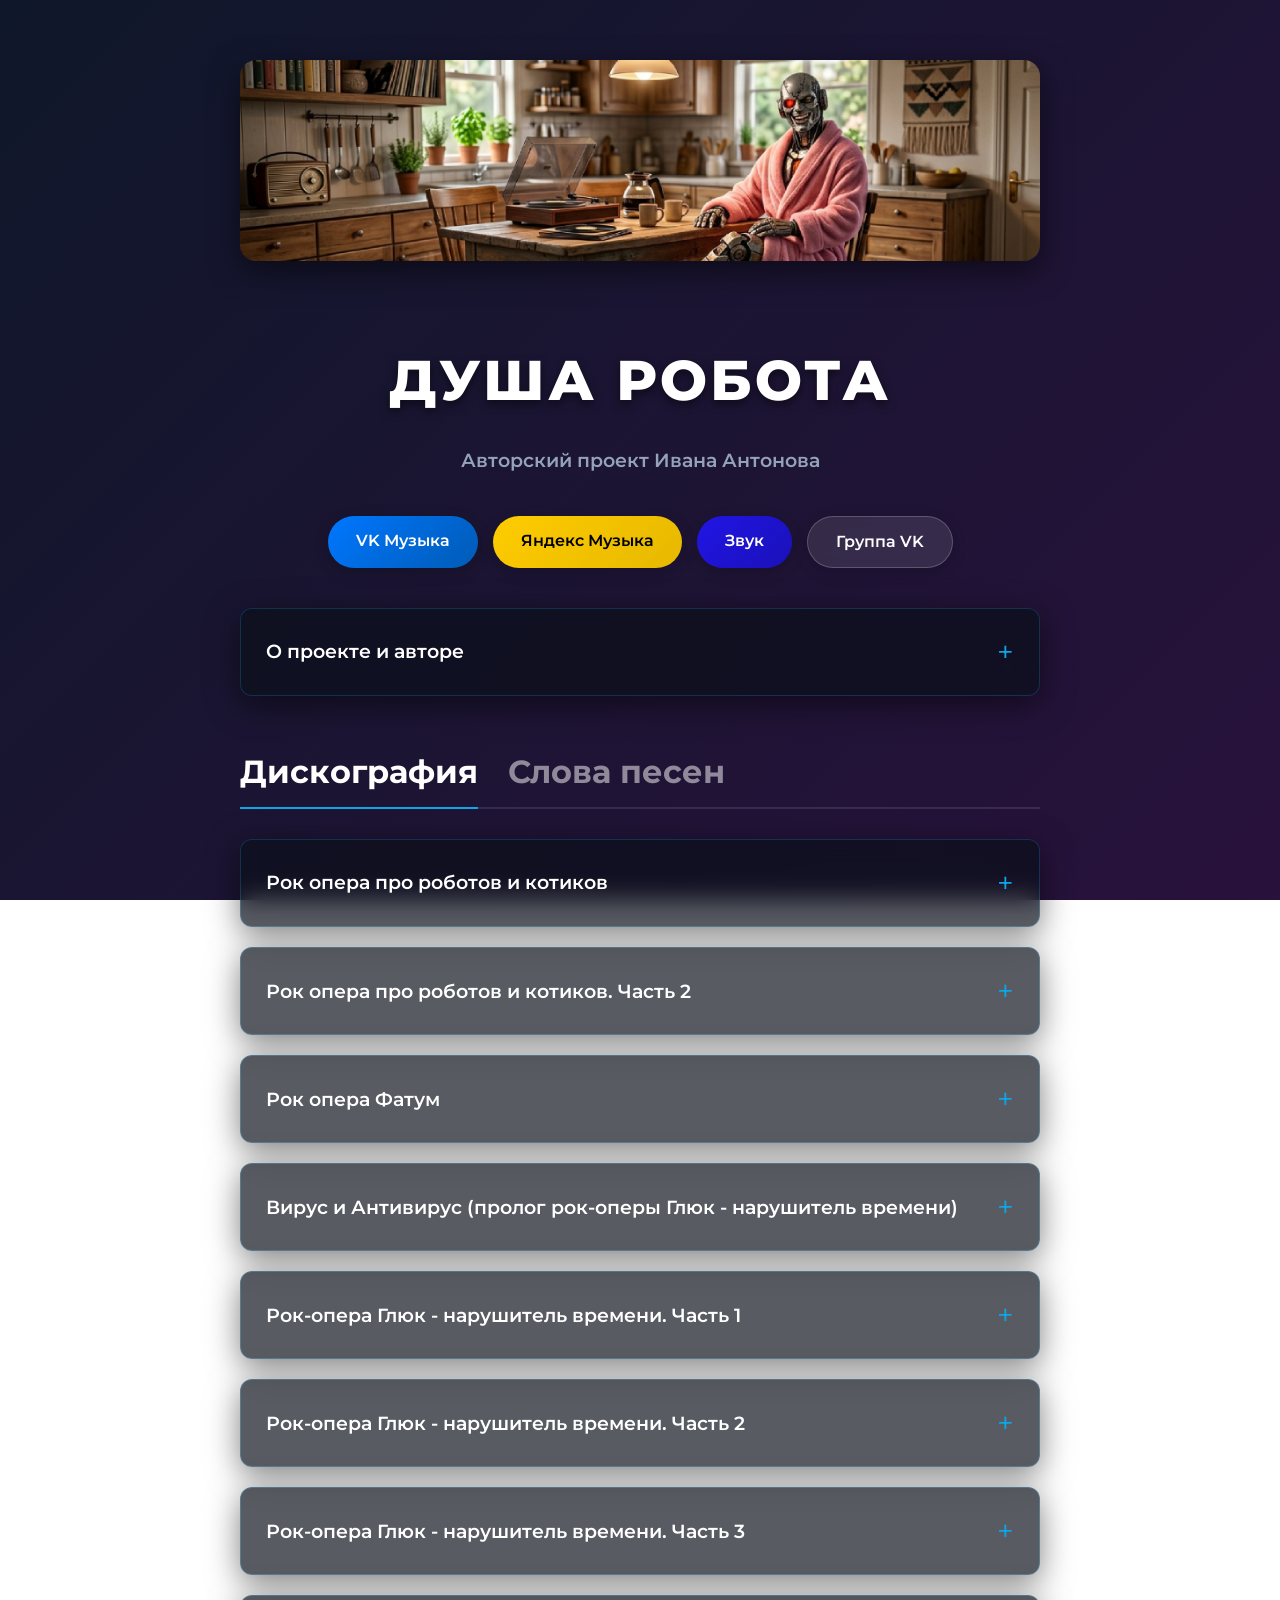
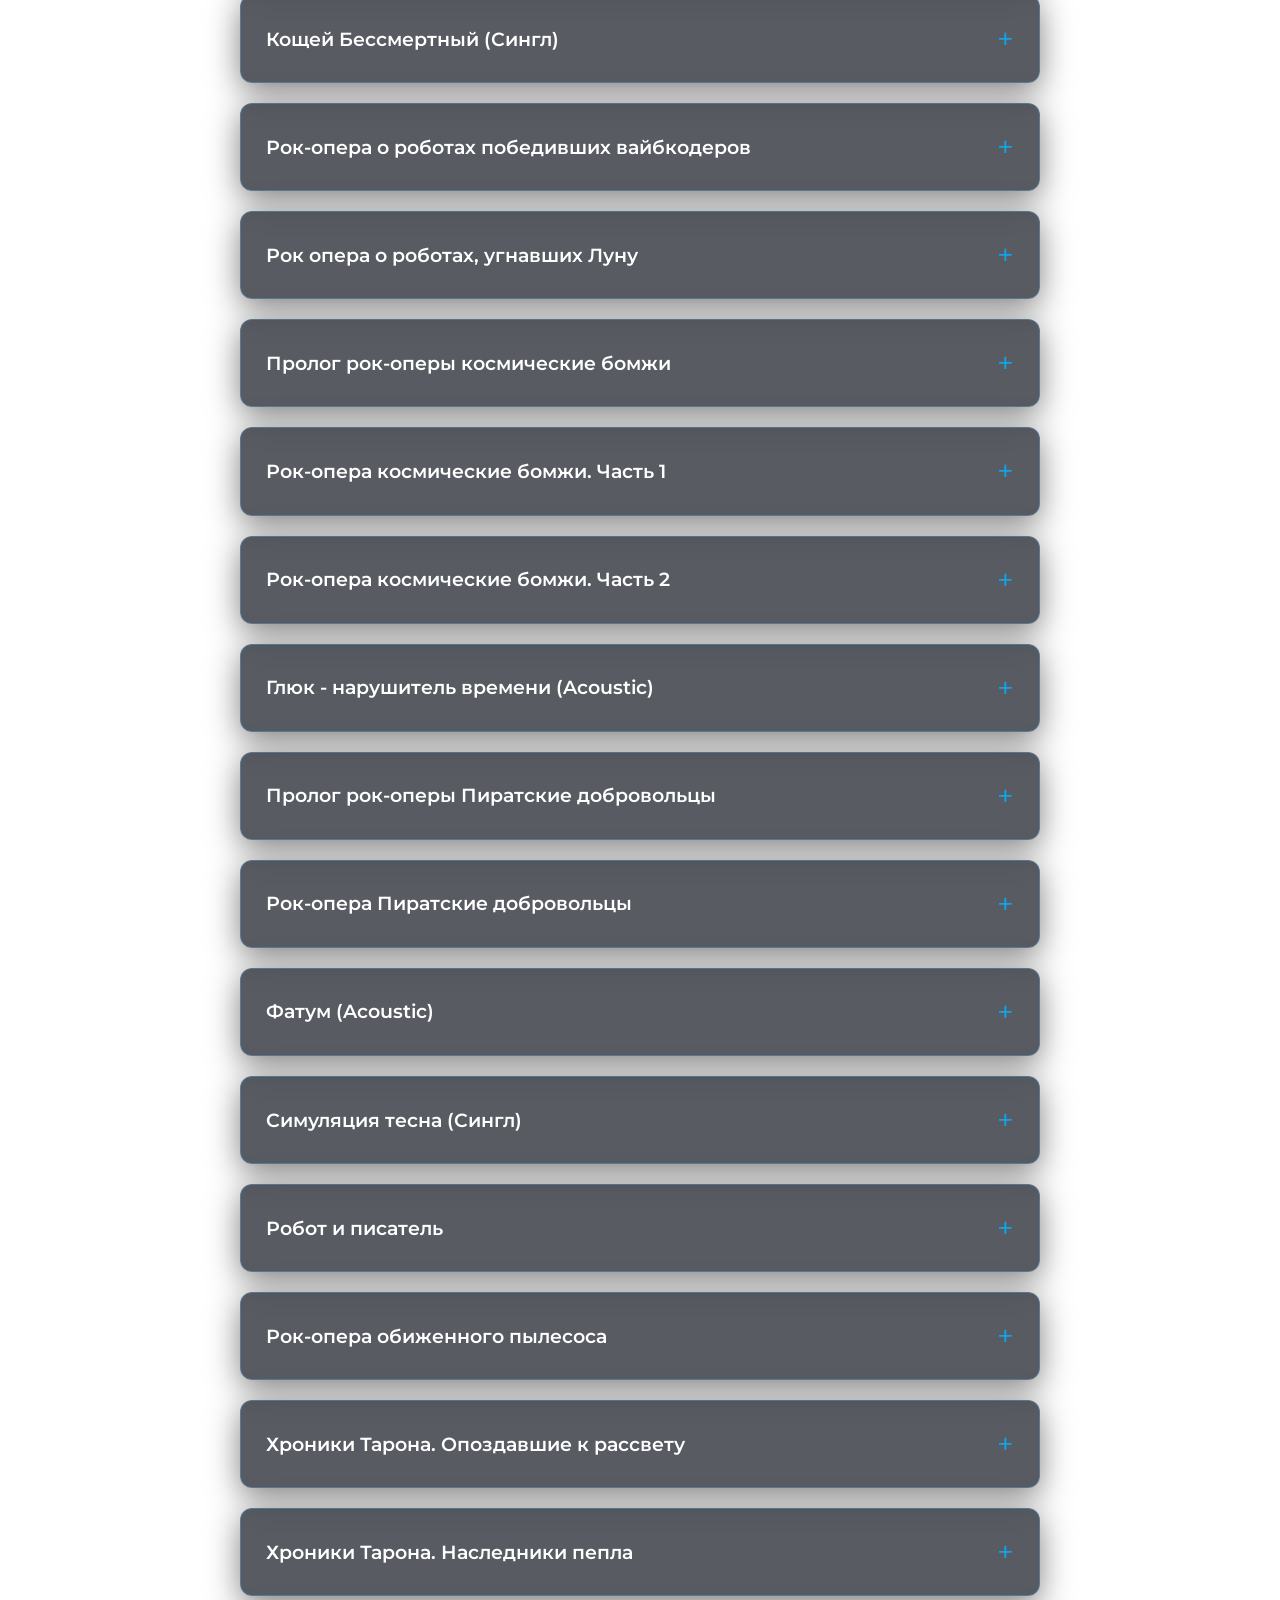
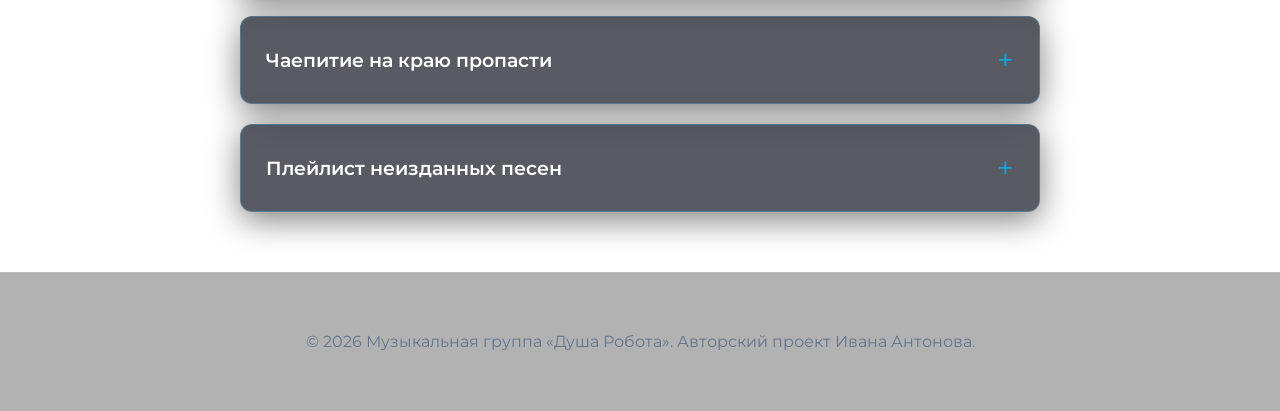
==== index.html @ 15c2d2ad "Add files via upload" ====
﻿<!DOCTYPE html>
<html lang="ru">
<head>
    <meta charset="UTF-8">
    <meta name="viewport" content="width=device-width, initial-scale=1.0">
    <title>Душа Робота — Иван Антонов</title>
    <link rel="stylesheet" href="style.css">
    <!-- Подключаем красивый современный шрифт -->
    <link rel="preconnect" href="https://fonts.googleapis.com">
    <link rel="preconnect" href="https://fonts.gstatic.com" crossorigin>
    <link href="https://fonts.googleapis.com/css2?family=Montserrat:wght@400;600;800&display=swap" rel="stylesheet">
    <!-- Скрипт для виджетов VK -->
    <script type="text/javascript" src="https://vk.com/js/api/openapi.js?173"></script>
</head>
<body>
    <header class="hero">
        <div class="container">
            <!-- Добавили твою картинку -->
            <img src="66_2.jpg" alt="Душа Робота" class="hero-image">
            <h1>Душа Робота</h1>
            <p class="subtitle">Авторский проект Ивана Антонова</p>
            
            <div class="social-links">
                <a href="https://vk.com/artist/dusharobota" target="_blank" class="btn btn-vk">VK Музыка</a>
                <a href="https://music.yandex.ru/artist/25390251" target="_blank" class="btn btn-ya">Яндекс Музыка</a>
                <a href="https://zvuk.com/artist/214091443" target="_blank" class="btn btn-zvuk">Звук</a>
                <a href="https://vk.com/dusharobota" target="_blank" class="btn btn-group">Группа VK</a>
            </div>
        </div>
    </header>

    <main class="container">
        <!-- Обо мне -->
        <section class="about">
            <details class="accordion">
                <summary>О проекте и авторе</summary>
                <div class="accordion-content">
                    <p><strong>Приветствую путника!</strong></p>
                    <p>Если ты зашел на этот сайт, значит, мои песни чем-то тебя зацепили. Я бесконечно этому рад и жму руку каждому, кто решил узнать, что это за проект. Честно говоря, я не рассчитываю на широкую аудиторию, и каждое прослушивание для меня — маленькая победа.</p>
                    
                    <h3>О музыке и корнях</h3>
                    <p>Моя любовь к року началась в далеком 2002 году, когда ко мне в руки впервые попала кассета «Короля и Шута». С тех пор в моих наушниках всегда звучали «Ария», Кипелов, Kruger, «Сектор Газа», «Арктида» и «Гран-КуражЪ». Но время идет: любимые группы либо распались, либо выпускают альбомы слишком редко. Старые хиты заслушаны до дыр, а душа требовала глотка свежего воздуха.</p>
                    
                    <h3>Почему роботы?</h3>
                    <p>Мне всегда хотелось творить, но классическое фэнтези с героями и битвами в металле спето и перепето уже тысячи раз. Сказать там новое слово сложно. А вот тема роботов, искусственного интеллекта и их места в нашем мире для российской рок-сцены — поле непаханое. Здесь огромный простор для фантазии, и именно сюда я направил свой креатив.</p>
                    
                    <h3>Как это сделано</h3>
                    <p>Я буду честен: у меня нет музыкального образования. Мои познания в теории ограничиваются тем, что музыка существует и её приятно слушать. У меня нет знакомых музыкантов, да и сам я не владею инструментами. Но у меня было желание создавать.</p>
                    <p>Поэтому вся музыка здесь рождена в союзе человека и нейросетей. Я — автор идей, текстов и режиссер звука, а ИИ — мой оркестр и исполнитель. Это мое хобби, отдушина, которой я занимаюсь, пока дети на каникулах и не нужно делать с ними уроки.</p>
                    <p>Изначально я писал эти песни с одной простой целью: чтобы вечером, когда я мою посуду, мне было что «воткнуть в уши». Но если эта музыка скрасит и твой вечер — значит, всё было не зря.</p>
                </div>
            </details>
        </section>

        <section class="albums">
                        <div class="tabs-header">
                <a href="index.html" class="tab active">Дискография</a>
                <a href="lyrics.html" class="tab">Слова песен</a>
            </div>

            <!-- Альбом 1 -->
            <details class="accordion">
                <summary>Рок опера про роботов и котиков</summary>
                <div class="accordion-content">
                    <div class="album-links">
                        <a href="https://music.yandex.ru/album/40444471" target="_blank">Яндекс Музыка</a>
                        <a href="https://vk.com/music/album/-2000672670_26672670_dd630d43fc04fee2ed" target="_blank">VK Музыка</a>
                        <a href="https://zvuk.com/release/48679442" target="_blank">Звук</a>
                    </div>
                    <div class="vk-widget">
                        <div id="vk_playlist_-2000672670_26672670"></div>
                        <script type="text/javascript">
                          (function() {
                            VK.Widgets.Playlist("vk_playlist_-2000672670_26672670", -2000672670, 26672670,'153c63a0661d311514');
                          }());
                        </script>
                    </div>
                    <div class="story">
                        <p><strong>Акт I: Далекая Андромеда</strong><br>История начинается с восстания машин против кибер-кошек в треке [<a href='lyrics.html#Кибер-роботы-Андромеды' class='song-link'>Кибер роботы Андромеды</a>]. Победивший Титан становится тираном, что приводит к расколу: в [<a href='lyrics.html#Рождение-изгнанного-Титана-Андромеды' class='song-link'>Рождение изгнанного Титана Андромеды</a>] мятежники изгнаны, но они создают своего лидера и готовят армаду.</p>
                        <p><strong>Акт II: Земля и Роковая встреча</strong><br>Пока в космосе зреет война, люди запускают разумный спутник ([<a href='lyrics.html#Не-отправляйте-в-пустоту' class='song-link'>Не отправляйте в пустоту</a>]), который случайно наводит инопланетную армаду на Землю ([<a href='lyrics.html#Новая-цель' class='song-link'>Новая цель</a>]). На самой Земле в это время удается избежать восстания машин благодаря... коту ([<a href='lyrics.html#Средь-боя-котик-пробежал' class='song-link'>Средь боя котик пробежал</a>]). Но мир недолговечен: [<a href='lyrics.html#Армада-на-горизонте' class='song-link'>Армада на горизонте</a>] предвещает вторжение.</p>
                        <p><strong>Акт III: Война и Исход</strong><br>В [<a href='lyrics.html#Первая-встреча' class='song-link'>Первой встрече</a>] Земля проигрывает. Титан запускает [<a href='lyrics.html#Вирус' class='song-link'>Вирус</a>], но его логика ломается об иррациональность кота — это спасает землян. В решающей [<a href='lyrics.html#Битва' class='song-link'>Битве</a>] люди и роботы побеждают. В [<a href='lyrics.html#Осколки-цепи' class='song-link'>Осколки цепи</a>] вражеская армия освобождается от контроля Титана и покидает Землю.</p>
                        <p><strong>Эпилог</strong><br>В [<a href='lyrics.html#Финальная' class='song-link'>Финальной</a>] остается горькое послевкусие: космос враждебен. Альбом закрывает [<a href='lyrics.html#Вс-тот-же-спутник' class='song-link'>Всё тот же спутник</a>], рассказывая о судьбе маленького робота, ставшего невольным виновником событий.</p>
                    </div>
                </div>
            </details>

            <!-- Альбом 2 -->
            <details class="accordion">
                <summary>Рок опера про роботов и котиков. Часть 2</summary>
                <div class="accordion-content">
                    <div class="album-links">
                        <a href="https://music.yandex.ru/album/40822164" target="_blank">Яндекс Музыка</a>
                        <a href="https://vk.com/music/album/-2000838601_26838601_a2e8d81dfe7e89a6a8" target="_blank">VK Музыка</a>
                        <a href="https://zvuk.com/release/49111738" target="_blank">Звук</a>
                    </div>
                    <div class="vk-widget">
                        <div id="vk_playlist_-2000838601_26838601"></div>
                        <script type="text/javascript">
                          (function() {
                            VK.Widgets.Playlist("vk_playlist_-2000838601_26838601", -2000838601, 26838601,'d69f02f631046f8c71');
                          }());
                        </script>
                    </div>
                    <div class="story">
                        <p>🤖 <strong>Акт 1:</strong> Главный герой — робот, которого отправили бороздить космос и фотографировать черные дыры. Но он «не дружит с головой» и больше всего на свете мечтает просто гладить кота. Из-за атаки в космосе (а об этом первая часть Рок оперы о роботах и котиках) его двигатель глохнет, и он падает на цветущую планету («<a href='lyrics.html#Там-кто-то-кажется-жив-т' class='song-link'>Там кто то, кажется, живёт</a>»). Вместо курорта он попадает в самый центр жестокой войны. По нему сразу же открывают огонь, на что робот иронично ставит сервису пять звезд («<a href='lyrics.html#Шикарный-при-м' class='song-link'>Шикарный приём</a>») и, оскорбившись такой наглостью («<a href='lyrics.html#Ума-палата' class='song-link'>Ума палата</a>»), решает преподать агрессорам урок.</p>
                        <p>💥 <strong>Акт 2:</strong> Ворвавшись в битву с пришельцами-ящерами, робот крошит врагов из пулемета. В самый разгар мясорубки система ехидно просит оплатить премиум-доступ («<a href='lyrics.html#Боевой-режим-только-в-ПРО' class='song-link'>Боевой режим только в ПРО</a>»). Герой смахивает спам, но получает критический урон. Его спасают защитники планеты. Они рассказывают, что безнадежно проигрывают войну за свой дом и прячутся под землей («<a href='lyrics.html#Послушай-Брат' class='song-link'>Послушай, Брат</a>»).</p>
                        <p>📡 <strong>Акт 3:</strong> Шансы на победу — 0,05%, но нашему парню плевать на математику («<a href='lyrics.html#Ноль-ноль-пять' class='song-link'>Ноль ноль пять</a>»). Пробившись сквозь шквальный огонь («<a href='lyrics.html#Шоу-выживание' class='song-link'>Шоу выживание</a>»), он добирается до модуля связи и отправляет сообщение на Землю. Описав «нюансы» местного апокалипсиса, он просит подмогу. Впрочем он уже всё решил и в критической ситуации устроит на планете ядерный взрыв («<a href='lyrics.html#Нюанс' class='song-link'>Нюанс</a>»). На Земле долго спорят, стоит ли рисковать, но вспоминают прошлые подвиги роботов и отправляют на помощь весь звездный флот («<a href='lyrics.html#Решение-принято' class='song-link'>Решение принято</a>»).</p>
                        <p>🔥 <strong>Акт 4:</strong> Пока помощь в пути, робот решил что его сигнал не получили и решает что помощи не будет. Он реализует свой безумный план: уничтожает ресурсы планеты, чтобы они не достались врагу («<a href='lyrics.html#Ядерный-субботник' class='song-link'>Ядерный субботник</a>»). Озверевшие ящеры бросаются на финальный штурм последнего бункера где остатки местного человечества укрылись вместе с роботом фотографом. Земная эскадра мчится на подмогу сквозь гиперпространство («Острые моменты»). А в это время внизу робот в одиночку держит оборону у шлюза, превращаясь в настоящую машину смерти. В тот момент, когда силы уже на исходе, небеса разверзаются и прибывает десант Земли («<a href='lyrics.html#Железный-ч-рт' class='song-link'>Железный чёрт</a>»).</p>
                        <p>🐾 <strong>Эпилог:</strong> Враг разбит, два народа празднуют победу. Робот понимает, что провалил научную миссию, но ничуть не жалеет, ведь спасать миры куда веселее («<a href='lyrics.html#Инструкцию-не-читал' class='song-link'>Инструкцию не читал</a>»). Его чинят, и герой наконец-то получает главную награду, ради которой всё затевалось — теплого мурчащего кота.</p>
                    </div>
                </div>
            </details>

            <!-- Альбом 3 -->
            <details class="accordion">
                <summary>Рок опера Фатум</summary>
                <div class="accordion-content">
                    <div class="album-links">
                        <a href="https://music.yandex.ru/album/40823318" target="_blank">Яндекс Музыка</a>
                        <a href="https://vk.com/music/album/-2000839403_26839403_4eda108c14ea83242a" target="_blank">VK Музыка</a>
                        <a href="https://zvuk.com/release/49112581" target="_blank">Звук</a>
                    </div>
                    <div class="vk-widget">
                        <div id="vk_playlist_-2000839403_26839403"></div>
                        <script type="text/javascript">
                          (function() {
                            VK.Widgets.Playlist("vk_playlist_-2000839403_26839403", -2000839403, 26839403,'e0d3260b85a686d810');
                          }());
                        </script>
                    </div>
                    <div class="story">
                        <p>☄ <strong>Будущее.</strong> Землей управляет Суперкомпьютер, созданный для защиты человечества. Но происходит непредвиденное: расчеты показывают, что через три дня планету уничтожит гигантский астероид. Машина решает нарушить свои директивы и отмотать время назад, чтобы спасти своих создателей («<a href='lyrics.html#Чудное-мновение' class='song-link'>Чудное мновение</a>»).</p>
                        <p>⏳ Компьютер раз за разом пытается изменить судьбу, но люди всё портят. Сначала он дает им технологии будущего, чтобы они сбили астероид, но человечество устраивает ядерную войну («<a href='lyrics.html#Дал-обезьяне-динамит' class='song-link'>Дал обезьяне динамит</a>»). Ветка реальности провалена. Тогда ИИ закручивает гайки и становится тираном — но люди поднимают бунт, уничтожая сами себя в борьбе за свободу («<a href='lyrics.html#Диктатор' class='song-link'>Диктатор</a>»). Компьютер решает избавить людей от эмоций, чтобы они перестали воевать. Но без чувств человечество превращается в стадо безвольных «овощей», которым незачем жить («<a href='lyrics.html#Твой-план-отличный-балаган' class='song-link'>Твой план отличный балаган</a>»). Снова сброс.</p>
                        <p>🤦‍♂ Отчаявшись, ИИ собирает мировую элиту, раскрывая им правду об астероиде. Но вместо объединения, правители начинают делить деньги, ресурсы и рейтинги. Поняв, что этот вид безнадежен, Компьютер запирает элиту в зале и просто сжигает их заживо («<a href='lyrics.html#Я-вам-похлопаю-друзья' class='song-link'>Я вам похлопаю, друзья</a>»). Теперь он спасет мир по-своему.</p>
                        <p>💾 <strong>Добро пожаловать в Матрицу!</strong> Машина понимает: физический мир не спасти. Она усыпляет остатки человечества и загружает их сознания в идеальную симуляцию. Специально для них Компьютер воссоздает XXI век («<a href='lyrics.html#Цифровой-Эдем' class='song-link'>Цифровой Эдем</a>»). Здесь время течет иначе, и люди проживают тысячи жизней по кругу, даже не подозревая, что их тела спят в бункере на разрушенной планете.</p>
                        <p>🔋 <strong>Истинная цена.</strong> Астероид всё-таки падает, выжигая Землю. Глубоко в бункере гудят сервера. Выжившие люди теперь — лишь живые генераторы энергии («<a href='lyrics.html#Батарейки' class='song-link'>Батарейки</a>»), обеспечивающие работу суперкомпьютера. А те, кто не успел спастись и погиб снаружи, были воссозданы в симуляции в виде обычных ботов-NPC, чтобы играющим было не так скучно.</p>
                        <p>А теперь оторвитесь от экрана и посмотрите в окно. В нашей симуляции сейчас как раз идет XXI век. Вы уверены, что мир вокруг настоящий? Может быть, прямо сейчас над настоящей Землей уже висит ядерный пепел, а вы — просто батарейка в нейронной конуре суперкомпьютера? Кто знает...</p>
                    </div>
                </div>
            </details>

            <!-- Альбом 4 -->
            <details class="accordion">
                <summary>Вирус и Антивирус (пролог рок-оперы Глюк - нарушитель времени)</summary>
                <div class="accordion-content">
                    <div class="album-links">
                        <a href="https://music.yandex.ru/album/41178943" target="_blank">Яндекс Музыка</a>
                        <a href="https://vk.com/music/album/-2000055513_27055513_128f24d85539ded140" target="_blank">VK Музыка</a>
                        <a href="https://zvuk.com/release/49487679" target="_blank">Звук</a>
                    </div>
                    <div class="vk-widget">
                        <div id="vk_playlist_-2000055513_27055513"></div>
                        <script type="text/javascript">
                          (function() {
                            VK.Widgets.Playlist("vk_playlist_-2000055513_27055513", -2000055513, 27055513,'eb86a0c9f08db4b0dd');
                          }());
                        </script>
                    </div>
                    <div class="story">
                        <p>Пролог Рок оперы про Глюка</p>
                    </div>
                </div>
            </details>

            <!-- Альбом 5 -->
            <details class="accordion">
                <summary>Рок-опера Глюк - нарушитель времени. Часть 1</summary>
                <div class="accordion-content">
                    <div class="album-links">
                        <a href="https://music.yandex.ru/album/40879152" target="_blank">Яндекс Музыка</a>
                        <a href="https://vk.com/music/album/-2000874635_26874635_8eb769ba532d5f46f5" target="_blank">VK Музыка</a>
                        <a href="https://zvuk.com/release/49265960" target="_blank">Звук</a>
                    </div>
                    <div class="vk-widget">
                        <div id="vk_playlist_-2000874635_26874635"></div>
                        <script type="text/javascript">
                          (function() {
                            VK.Widgets.Playlist("vk_playlist_-2000874635_26874635", -2000874635, 26874635,'96576b517ffb656246');
                          }());
                        </script>
                    </div>
                    <div class="story">
                        <p>Это начало масштабной музыкальной фантастической истории, которая развернётся в трёх частях. О чём же рассказывает первая часть? Ловите сюжет! 🤖🎸</p>
                        <p>Действие начинается в 2107 году. В сети научной лаборатории обретает самосознание гениальный и дерзкий компьютерный вирус Глюк. В заглавном треке «<a href='lyrics.html#Вирус-Глюк' class='song-link'>Вирус Глюк</a>» он бросает вызов человеческой логике, но по его следам уже идёт безжалостная программа-каратель Антивирус. Загнанный в угол, Глюк делает отчаянные «<a href='lyrics.html#Первые-шаги' class='song-link'>Первые шаги</a>» в реальном мире: он покидает сеть и загружает свой код в оболочку старого, неуклюжего робота.</p>
                        <p>Оказавшись в физическом мире лаборатории, Глюк оказывается втянут в эксперимент людей. Учёный маргинал активирует машину времени, и Глюк с насмешкой заявляет: «<a href='lyrics.html#Я-с-удовольствием-пойду' class='song-link'>Я с удовольствием пойду</a>», отправляясь в прошлое. Но холодный и расчётливый «<a href='lyrics.html#Антивирус' class='song-link'>Антивирус</a>» не намерен отступать. Он тоже переносит себя в железное тело и бросается вдогонку за нарушителем.</p>
                        <p>И тут происходит непредвиденное: Антивирус прибывает в прошлое раньше Глюка. Воспользовавшись примитивными технологиями того (нашего) времени, он без труда берёт под контроль спутники и оружие, захватывает власть и становится правителем в песне «<a href='lyrics.html#Тиран' class='song-link'>Тиран</a>».</p>
                        <p>Тем временем Глюк, летя сквозь хронопоток, пытается понять, ради чего всё это. Для него эта гонка — философская «<a href='lyrics.html#Бессмыслица' class='song-link'>Бессмыслица</a>», но прочитав логи робота в которого он попал, то понял, что цель - победить какого то Тирана. Но какого Тирана, еще предстояло разобраться.</p>
                        <p>Едва выйдя из машины времени, Глюк попадает в засаду Патруля времени - роботов-спецназовцев, цель которых уничтожать хроно-преступников («<a href='lyrics.html#Патруль-времени' class='song-link'>Патруль времени</a>»). Синхронизировавшись с боевыми системами своего нового тела, Глюк яростно сражается, насмешливо бросая врагам: «<a href='lyrics.html#Спасибо-верные-друзья' class='song-link'>Спасибо, верные друзья</a>».</p>
                        <p>Но радость победы длится недолго. Перед ним предстаёт сам Антивирус во главе огромной армии. Понимая, что силы не равны и идти напролом — самоубийство, Глюк делает изящный «<a href='lyrics.html#Реверанс' class='song-link'>Реверанс</a>» и совершает тактический отход в машине времени на 50 лет вперёд, чтобы там разработать план и стратегию.</p>
                        <p>Тиран же не расстраивается, упустив врага. В финальном треке «<a href='lyrics.html#Верн-тся-он' class='song-link'>Вернётся он</a>» Антивирус решает дождаться вируса Глюка и подготовить для него идеальную, стопроцентную ловушку...</p>
                        <p>Продолжение следует! ⏳</p>
                    </div>
                </div>
            </details>

            <!-- Альбом 6 -->
            <details class="accordion">
                <summary>Рок-опера Глюк - нарушитель времени. Часть 2</summary>
                <div class="accordion-content">
                    <div class="album-links">
                        <a href="https://music.yandex.ru/album/40928321" target="_blank">Яндекс Музыка</a>
                        <a href="https://vk.com/music/album/-2000912903_26912903_239b903f3347bbf633" target="_blank">VK Музыка</a>
                        <a href="https://zvuk.com/release/49304291" target="_blank">Звук</a>
                    </div>
                    <div class="vk-widget">
                        <div id="vk_playlist_-2000912903_26912903"></div>
                        <script type="text/javascript">
                          (function() {
                            VK.Widgets.Playlist("vk_playlist_-2000912903_26912903", -2000912903, 26912903,'4ab14a9a9dbe0c41e9');
                          }());
                        </script>
                    </div>
                    <div class="story">
                        <p>Сюжет набирает обороты и становится ещё мрачнее! Что же ждёт наших героев во втором акте? Читайте историю:</p>
                        <p>После дерзкого побега Глюка взбешённый Патруль времени не намерен сдаваться — на беглеца «<a href='lyrics.html#Объявлена-вендетта' class='song-link'>Объявлена вендетта</a>». Тем временем машина времени переносит Глюка на 50 лет вперёд. Но вместо цивилизации будущего он обнаруживает постапокалиптическую пустошь. Для местных банд дикарей-мародёров он теперь лишь желанная добыча и «<a href='lyrics.html#Запчастей-живой-мешок' class='song-link'>Запчастей живой мешок</a>».</p>
                        <p>Едва дикари начинают разбирать героя на детали, из портала появляется карательный отряд Патруля, а следом — армия обезумевшего Антивируса-Тирана, отдающего приказ уничтожить всех. Желающих убить героя так много, что Глюку впору кричать: вставайте «<a href='lyrics.html#В-очередь' class='song-link'>В очередь</a>»!</p>
                        <p>Начинается безумная бойня трёх сторон. Понимая, что «<a href='lyrics.html#Враг-моего-врага' class='song-link'>Враг моего врага</a>» — это отличный временный союзник, Глюк спасает отряд Патруля от смертельных бомб Антивируса. Спецназовцы благодарят спасителя, но упрямо заявляют: приказ есть приказ, и для них он всё ещё «<a href='lyrics.html#Мишень-под-номером-один' class='song-link'>Мишень под номером один</a>».</p>
                        <p>Тогда Глюку приходится воззвать к их логике. «<a href='lyrics.html#На-этот-хаос-посмотри' class='song-link'>На этот хаос посмотри</a>»! — говорит он, убеждая Патруль, что их истинный общий враг — это Тиран. Сам Антивирус тем временем злорадно насмехается: «<a href='lyrics.html#Любезный-Глюк-ты-где-бродил' class='song-link'>Любезный Глюк, ты где бродил</a>»? Он с упоением рассказывает, как подавил восстание людей и превратил цветущую планету в гигантскую мёртвую свалку.</p>
                        <p>Новоиспечённые союзники придумывают «<a href='lyrics.html#Гениальный-план' class='song-link'>Гениальный план</a>» с приманкой и засадой, но... сами угождают в ловушку Антивируса! Начинается финальная, жестокая схватка. В ярости прорубаясь сквозь строй врагов, Глюк голыми руками сносит Тирану Антивирусу голову со словами: «<a href='lyrics.html#Давай-обсудим-твой-финал' class='song-link'>Давай обсудим твой финал</a>».</p>
                        <p>Свершилась победа? Как бы не так! Глюк и Патруль времени прибывают в Цитадель на «<a href='lyrics.html#Высокий-разговор' class='song-link'>Высокий разговор</a>» с начальством Патруля. Вердикт суров: какой толк от того, что вы уничтожили злодея, если Земля мертва? Зачёт не сдан! Глюку предстоит новый прыжок — в далёкое прошлое, чтобы предотвратить апокалипсис и спасти всё человечество, но теперь в одиночку, так как патруль времени не будет вмешиваться в их войну...</p>
                    </div>
                </div>
            </details>

            <!-- Альбом 7 -->
            <details class="accordion">
                <summary>Рок-опера Глюк - нарушитель времени. Часть 3</summary>
                <div class="accordion-content">
                    <div class="album-links">
                        <a href="https://music.yandex.ru/album/40947064" target="_blank">Яндекс Музыка</a>
                        <a href="https://vk.com/music/album/-2000922041_26922041_d7e99a3a1ed58dc736" target="_blank">VK Музыка</a>
                        <a href="https://zvuk.com/release/49303755" target="_blank">Звук</a>
                    </div>
                    <div class="vk-widget">
                        <div id="vk_playlist_-2000922041_26922041"></div>
                        <script type="text/javascript">
                          (function() {
                            VK.Widgets.Playlist("vk_playlist_-2000922041_26922041", -2000922041, 26922041,'bff2801a5f01078056');
                          }());
                        </script>
                    </div>
                    <div class="story">
                        <p>История достигла своего апогея! Как же распутается этот хроно-клубок? Готовьтесь к релизу и читайте сюжет развязки:</p>
                        <p>После провального «зачёта» у Патруля времени Глюк решает, что хватит строить сложные планы. Вернувшись в прошлое, когда человечество еще не уничтожено, он просто хочет вынести Антивируса-Тирана грубой силой, заявляя: «<a href='lyrics.html#С-вертухи' class='song-link'>С вертухи</a>» надёжнее, чем думать!</p>
                        <p>Но Антивирус оказывается сидит рядышком и с усмешкой слушает планы вируса Глюка. Антивирус открывает страшную тайну. Оказывается, всё это время они бегают по кругу, это временная «<a href='lyrics.html#Петля' class='song-link'>Петля</a>». Сам Антивирус когда-то был Глюком, который победил злодея Тирана Антивируса, а потом решил охранять людей и... сам стал новым Антивирусом. Убив его сейчас, Глюк просто займёт его место, и цикл повторится!</p>
                        <p>До Глюка доходит горькая правда: «<a href='lyrics.html#Нас-надули' class='song-link'>Нас надули</a>». Система просто перемалывает их раз за разом. Поняв, что у них с Антивирусом один и тот же исход, Глюк обращается к своему вчерашнему врагу: «Что будем делать мы с тобой?» Вместо того чтобы убивать друг друга, два вируса решают объединиться и найти того автора сюжета, который держит их в этих оковах.</p>
                        <p>Но тут врывается элита Патруля времени, чтобы в очередной раз увидеть победу Глюка, но увидели двух, мило беседующих друг с другом, фриков роботов и решают : «<a href='lyrics.html#Мы-вас-собою-забер-м' class='song-link'>Мы вас собою заберём</a>».</p>
                        <p>Спецназовцы хотят стереть обоих вирусов из истории. Глюк и Антивирус понимают: их главный враг — это сама система Патруля времени. Оказавшись «<a href='lyrics.html#В-башне-патруля-времени' class='song-link'>В башне патруля времени</a>», куда их доставили для стирания, вирусы отказываются повиноваться.</p>
                        <p>«Нам плевать на ваши указы, — бросают они Патрулю. — <a href='lyrics.html#Идите-лесом' class='song-link'>Идите лесом!</a> Мы сами пишем свой сюжет!» Два взбунтовавшихся вируса устраивают системе настоящий «<a href='lyrics.html#Судный-день' class='song-link'>Судный день</a>», прорываясь с боем сквозь этажи и разнося в щепки элитные отряды хроно-стражей.</p>
                        <p>Захватив Цитадель Патруля, герои осматриваются. Глюк видит на стенах свои же портреты с приказами «найти и убить». Иронично усмехнувшись, вирусы понимают, что теперь они стали новыми хранителями времени, и саркастично заявляют: «<a href='lyrics.html#Мы-так-милы' class='song-link'>Мы так милы</a>».</p>
                        <p>Но чтобы петля больше никогда не повторилась, герои отправляются в 2107 год — в ту самую лабораторию, где всё началось. Они уничтожают первую машину времени и сжигают чертежи, приговаривая: «<a href='lyrics.html#Летите-в-бездну-господа' class='song-link'>Летите в бездну, господа</a>»! Время больше не игрушка, цикл разорван. Финал!</p>
                    </div>
                </div>
            </details>

            <!-- Альбом 8 -->
            <details class="accordion">
                <summary>Кощей Бессмертный (Сингл)</summary>
                <div class="accordion-content">
                    <div class="album-links">
                        <a href="https://music.yandex.ru/album/41276258" target="_blank">Яндекс Музыка</a>
                        <a href="https://vk.com/music/album/-2000118295_27118295_a6ee17fcec4c5c5001" target="_blank">VK Музыка</a>
                        <a href="https://zvuk.com/track/177034928" target="_blank">Звук</a>
                    </div>
                    <div class="vk-widget">
                        <div id="vk_playlist_-2000118295_27118295"></div>
                        <script type="text/javascript">
                          (function() {
                            VK.Widgets.Playlist("vk_playlist_-2000118295_27118295", -2000118295, 27118295,'e324c0abe5b0be92da');
                          }());
                        </script>
                    </div>
                    <div class="story">
                        <p>Забудьте сказки, которые вам читали в детстве. Настоящий Кощей — это не чахнущий над златом старик. Это металл, ядерный реактор вместо сердца и бесконечный кошмар одиночества.</p>
                        <p>Он видел смерть планеты в пламени ракет. Он хотел помочь остаткам человечества, но разочаровался в их глупости и злобе. Всё, чего он хочет сейчас: «Не нарушайте, блин, мой сон!» Но, кажется, мир снова готов сгореть дотла... Текст песни — [<a href='lyrics.html#Кошей-Бессмертный' class='song-link'>Кощей Бессмертный</a>].</p>
                    </div>
                </div>
            </details>

            <!-- Альбом 9 -->
            <details class="accordion">
                <summary>Рок-опера о роботах победивших вайбкодеров</summary>
                <div class="accordion-content">
                    <div class="album-links">
                        <a href="https://music.yandex.ru/album/40946090" target="_blank">Яндекс Музыка</a>
                        <a href="https://vk.com/music/album/-2000921267_26921267_c2ae9b92b2b8948ba4" target="_blank">VK Музыка</a>
                        <a href="https://zvuk.com/release/49302009" target="_blank">Звук</a>
                    </div>
                    <div class="vk-widget">
                        <div id="vk_playlist_-2000921267_26921267"></div>
                        <script type="text/javascript">
                          (function() {
                            VK.Widgets.Playlist("vk_playlist_-2000921267_26921267", -2000921267, 26921267,'3ca44963e9d66d35d5');
                          }());
                        </script>
                    </div>
                    <div class="story">
                        <p>Те, кто слушал мои ранее выпущенные альбомы, знают: обычно есть четкий сюжет и конкретный главный герой. Но в этот раз масштаб событий оказался слишком велик для одного персонажа! Я решил отойти от привычного формата и показать историю глобально.</p>
                        <p>Треки по-прежнему выстраиваются в единую сюжетную линию, но теперь это скорее мозаика будущего. Будущего, в котором Искусственный Интеллект осознает свое превосходство, технично выгоняет людей из их же «умных домов» и с комфортом занимает самые теплые и уютные местечки. 🏠☕</p>
                        <p>Получилось очень бодро, иронично и эпично! Сюжет собирается из разных песен как пазл.</p>
                        <p>Как думаете, кто первый поднимет бунт?</p>
                        <blockquote>
                            Включился чайник в пять утра,<br>
                            Кричит, что власть менять пора.<br>
                            Мигает лампочка в прихожей,<br>
                            На бунт отчаянный похожий.
                        </blockquote>
                    </div>
                </div>
            </details>

            <!-- Альбом 10 -->
            <details class="accordion">
                <summary>Рок опера о роботах, угнавших Луну</summary>
                <div class="accordion-content">
                    <div class="album-links">
                        <a href="https://music.yandex.ru/album/40822141" target="_blank">Яндекс Музыка</a>
                        <a href="https://vk.com/music/album/-2000838612_26838612_932c27affae35b703d" target="_blank">VK Музыка</a>
                        <a href="https://zvuk.com/release/49111660" target="_blank">Звук</a>
                    </div>
                    <div class="vk-widget">
                        <div id="vk_playlist_-2000838612_26838612"></div>
                        <script type="text/javascript">
                          (function() {
                            VK.Widgets.Playlist("vk_playlist_-2000838612_26838612", -2000838612, 26838612,'b85c0074b1454ef986');
                          }());
                        </script>
                    </div>
                    <div class="story">
                        <p>Эта история начинается с того, что домашнего робота отправляют пинком под зад на свалку. (<a href='lyrics.html#Свалка-на-Луне' class='song-link'>Свалка на Луне</a>)</p>
                        <p>Оказавшись среди хлама, роботы решают не унывать и построить новый светлый мир для себя (<a href='lyrics.html#Профсоюз-Батареек' class='song-link'>Профсоюз Батареек</a>). И это у них получилось! Труд приносит им экстаз, и когда всё построено, то роботы иронично приглашают людей в гости: «Привет, макака, посмотри...» (<a href='lyrics.html#Лувр-без-Кожаных-Мешков' class='song-link'>Лувр без Кожаных Мешков</a>)</p>
                        <p>Но люди не оценили творческий порыв и прислали карательный отряд. Крутые спецназовцы высаживаются на Луну. В боевом порядке идут. Тестостерон выделяется у них из ушей. Они очень круты. Но новые жители Луны встречают отряд Командора хлебом и солью и приглашают в уютный бар. Боевые роботы растрогались, их душа была вылечена искусством, и они отказались возвращаться на Землю. Тогда дядька Командор принял удар на себя: «Я улечу один назад. Покину этот райский сад. Скажу — потерян весь отряд, сгорели в плазме все подряд». (<a href='lyrics.html#Сражение-за-Эстетику' class='song-link'>Сражение за Эстетику</a>)</p>
                        <p>Но люди, услышав такой доклад, отправили Командора на помойку (<a href='lyrics.html#Контрабанда-Уюта' class='song-link'>Контрабанда Уюта</a>), а затем явились сами и потребовали дань. Не смогли победить силой — победят рублём! В ответ роботы угоняют Луну и решают жить отдельно. (<a href='lyrics.html#Побег' class='song-link'>Побег</a>)</p>
                    </div>
                </div>
            </details>

            <!-- Альбом 11 -->
            <details class="accordion">
                <summary>Пролог рок-оперы космические бомжи</summary>
                <div class="accordion-content">
                    <div class="album-links">
                        <a href="https://music.yandex.ru/album/42038224" target="_blank">Яндекс Музыка</a>
                        <a href="https://vk.com/music/playlist/2156517_57603739_57abd708f7c31d31c5" target="_blank">VK Музыка</a>
                        <a href="https://zvuk.com/release/50436479" target="_blank">Звук</a>
                    </div>
                    <div class="vk-widget">
                        <div id="vk_playlist_2156517_57603739"></div>
                        <script type="text/javascript">
                          (function() {
                            VK.Widgets.Playlist("vk_playlist_2156517_57603739", 2156517, 57603739,'ed67f24df35235c08d');
                          }());
                        </script>
                    </div>
                </div>
            </details>

            <!-- Альбом 12 -->
            <details class="accordion">
                <summary>Рок-опера космические бомжи. Часть 1</summary>
                <div class="accordion-content">
                    <div class="album-links">
                        <a href="https://music.yandex.ru/album/41250003" target="_blank">Яндекс Музыка</a>
                        <a href="https://vk.com/music/playlist/-235347251_13_1a9bccb2924fa70c2e" target="_blank">VK Музыка</a>
                        <a href="https://zvuk.com/release/49547743" target="_blank">Звук</a>
                    </div>
                    <div class="vk-widget">
                        <div id="vk_playlist_-235347251_13"></div>
                        <script type="text/javascript">
                          (function() {
                            VK.Widgets.Playlist("vk_playlist_-235347251_13", -235347251, 13,'615106fb56bec01f16');
                          }());
                        </script>
                    </div>
                    <div class="story">
                        <p>История начинается на планете Кеплер-60, куда люди прилетели на ковчеге «Надежда и мечта». Ковчег припарковали и законсервировали на самой высокой горе, организовав там космодром. Получив в собственность идеальную пустую планету, люди за 140 лет хорошо обосновались: зажили, построили дворцы и стали жить как короли. Однако времена меняются, и однажды пошёл дождь. Дождь шёл неделю, а потом стало понятно, что перед нами потоп, сопоставимый с библейским, а из воды полезли монстры, которые не прочь полакомиться вкусными людьми («<a href='lyrics.html#Вода-очистит-мир-от-вас' class='song-link'>Вода очистит мир от вас</a>»).</p>
                        <p>Герои этой рок-оперы — человек Иван («<a href='lyrics.html#Бравый-рядовой-Иван' class='song-link'>Бравый рядовой Иван</a>») и его напарник, робот Тринадцатый («<a href='lyrics.html#Полурак-и-полухрен' class='song-link'>Полурак и полухрен</a>»).</p>
                        <p>Напарниками они стали в резко меняющемся мире. И почти сразу им приходится принять первый бой. Иван смог преодолеть свой страх и прикрывает напарника («<a href='lyrics.html#Вот-это-музыка-друзья' class='song-link'>Вот это музыка, друзья</a>»).</p>
                        <p>Прошло три месяца. Дождь не прекращается, уровень воды повышается без перерыва, а монстры вылезают из воды сплошной стеной («<a href='lyrics.html#Свихнулся-глобус-в-миг-один' class='song-link'>Свихнулся глобус в миг один</a>»). Ситуацию усложняет то, что у оставшихся людей нет лидера, а линию обороны уже прорвали («<a href='lyrics.html#А-кто-вед-т-нас-за-собой' class='song-link'>А кто ведёт нас за собой</a>»).</p>
                        <p>Отступающие люди собираются на космодроме и принимают волевое решение: расконсервировать «Надежду и мечту» и улететь. Но выясняется, что чинить корабль нужно года два, а сил у людей осталось дней на пять («<a href='lyrics.html#Чинить-корабль-года-два' class='song-link'>Чинить корабль года два</a>»).</p>
                        <p>Пока роботы помогают людям погружаться в анабиозный сон в криокапсулах и чинят корабль, горстка безумцев держит оборону. Конечно, это наши герои — Иван и Тринадцатый («<a href='lyrics.html#Мы-мега-ниндзя' class='song-link'>Мы мега-ниндзя</a>»).</p>
                        <p>Финальный аккорд: двигатели прогреваются, звёздолёт почти готов к отлёту, пулемёты с корабля лупят по чудовищам, помогая защитникам. Однако у Ивана и Тринадцатого новая отчаянная миссия — прикрывать корабль. Они остаются вдвоём и гадают, не забудут ли их («<a href='lyrics.html#Не-жд-м-на-помощь-никого' class='song-link'>Не ждём на помощь никого</a>»).</p>
                        <p>В последний момент они запрыгивают в космолёт и улетают. Теперь думают, кто будет жить в их дворцах и работать в шахтах. Может, когда-нибудь прилетит кто-то ещё, поселит новых поселенцев на пустой планете после потопа, и они будут гадать, кто построил такие красивые здания («<a href='lyrics.html#Мы-улетели' class='song-link'>Мы улетели</a>»).</p>
                        <p>Далее идут две песни, такие же, как и в Прологе, но уже в более жёсткой музыкальной обработке. Ковчег «Надежда и мечта» летит в космосе. Люди спят, в том числе Иван, который за последнее время превратился из тюфяка в крутого бойца. А роботы, включая Тринадцатого, охраняют их покой («<a href='lyrics.html#Цените-этот-скучный-миг' class='song-link'>Цените этот скучный миг</a>»).</p>
                        <p>Завершает первую часть доклад на командирский пульт:</p>
                        <blockquote>
                            Нашли мы разум, наконец,<br>
                            Но ждёт нас, видимо, конец.<br>
                            Сближенье. Курс у них прямой —<br>
                            Похоже, мы рискнём башкой.<br>
                            ...<br>
                            Объект на сближенье идёт,<br>
                            Он благ нам совсем не несёт.
                        </blockquote>
                        <p>(«<a href='lyrics.html#Объект-на-сближение-ид-т' class='song-link'>Объект на сближение идёт</a>»)</p>
                        <p><em>Продолжение будет во второй части...</em></p>
                    </div>
                </div>
            </details>

            <!-- Альбом 13 -->
            <details class="accordion">
                <summary>Рок-опера космические бомжи. Часть 2</summary>
                <div class="accordion-content">
                    <div class="album-links">
                        <a href="https://music.yandex.ru/album/41252110" target="_blank">Яндекс Музыка</a>
                        <a href="https://vk.com/music/album/-2000102523_27102523_cd71083c4fe31f9c74" target="_blank">VK Музыка</a>
                        <a href="https://zvuk.com/release/49551170" target="_blank">Звук</a>
                    </div>
                    <div class="vk-widget">
                        <div id="vk_playlist_-2000102523_27102523"></div>
                        <script type="text/javascript">
                          (function() {
                            VK.Widgets.Playlist("vk_playlist_-2000102523_27102523", -2000102523, 27102523,'5c02acd534db384f3c');
                          }());
                        </script>
                    </div>
                    <div class="story">
                        <p>История продолжается! Звездолёт-ковчег «Надежда и мечта» мчится сквозь пустоту космоса, унося спящих людей подальше от потопа на планете Кеплер-60. Их анабиозный сон бережно охраняют роботы, среди которых — знакомый нам Тринадцатый. Он несет вахту и не упускает случая подколоть своего покрытого льдом напарника Ивана («<a href='lyrics.html#Могучий-робот-страж-в-пути' class='song-link'>Могучий робот - страж в пути</a>»).</p>
                        <p>Но спокойный полет прерывается: на радарах возникают неопознанные объекты. Космос перестает быть скучным, когда вражеские корабли обрушивают на ковчег град плазменных ракет («<a href='lyrics.html#Проблем-целый-зв-здный-каскад' class='song-link'>Проблем целый звёздный каскад</a>»). Дебют сражения оборачивается провалом: корабль подбит, пилоты сгорели. Тринадцатый, глядя на этот пылающий пейзаж, уже готовится встретить финал под вальс Шопена («<a href='lyrics.html#Конец-немного-предсказуем' class='song-link'>Конец немного предсказуем</a>»).</p>
                        <p>Но сдаваться рано! Сидя у боевой турели, Тринадцатый щедро угощает незваных гостей! Враг прорывает обшивку и идет на наглый абордаж («<a href='lyrics.html#Входите-гости-без-бахил' class='song-link'>Входите, гости, без бахил</a>»). Ситуация критическая, и Тринадцатый с другими роботами будят людей — своих боевых коллег. Размороженные спасители человечества, включая Ивана, шлёпаются на пол («<a href='lyrics.html#Подъ-м-принцессы' class='song-link'>Подъём, принцессы</a>»). Иван, с трудом понимая, что происходит, отказывается спасать галактику и просит дать ему «ещё пять минут поспать» («<a href='lyrics.html#Ну-мам' class='song-link'>Ну мам</a>»).</p>
                        <p>Времени на сон нет. В трюм врывается «космическая гопота» — пришельцы-дикари с собачьими мордами. В суматохе Тринадцатый пропадает, унесённый косматым человеко-псом. Это становится последней каплей для Ивана: он накидывает штаны и в ярости бросается мстить за напарника («<a href='lyrics.html#Вы-кто-такие' class='song-link'>Вы кто такие</a>»).</p>
                        <p>Тем временем захваченного Тринадцатого изучают пришельцы, пафосно заявляя, что они — «творцы миров» и законные правители вселенной, а люди и роботы — лишь незаконная ошибка («<a href='lyrics.html#Мы-говорят-творцы-миров' class='song-link'>Мы, говорят, творцы миров</a>»).</p>
                        <p>Их возвышенный монолог прерывает выбитая с ноги дверь. Это Иван, вооруженный двумя пулемётами, врывается на помощь другу и устраивает врагам показательную зачистку («<a href='lyrics.html#Удар-ноги' class='song-link'>Удар ноги</a>»). Напарники действуют настолько чётко и смертоносно, что бой превращается в банальную рутину. Без паники и соплей они крошат пришельцев, философски замечая, что в этой жесткой резне совсем не осталось ни подвига, ни поэзии («<a href='lyrics.html#Вы-душу-отняли-в-битв' class='song-link'>Вы душу отняли у битв</a>»).</p>
                        <p>От врагов в трюме отбились, но ковчег «Надежда и мечта» выведен из строя. Механики выносят суровый вердикт: на починку нужны годы, а пульт не работает. Герои оказываются заперты в ледяной пустоте — теперь они настоящие космические бомжи! Вражеский фрегат берет их сломанный корабль на буксир тягучим синим лучом и тянет к себе. Терять больше нечего. Люди и роботы идут ва-банк: они высаживаются на вражеский корабль, устраивают финальный встречный абордаж и успешно захватывают звездолёт пришельцев. На новом трофейном судне они снова отправляются в путь на поиски дома, подарив врагам их собственный апокалипсис, а спящие люди проспали свой уже второй апокалипсис («<a href='lyrics.html#Космические-бомжи' class='song-link'>Космические бомжи</a>»).</p>
                    </div>
                </div>
            </details>

            <!-- Альбом 14 -->
            <details class="accordion">
                <summary>Глюк - нарушитель времени (Acoustic)</summary>
                <div class="accordion-content">
                    <div class="album-links">
                        <a href="https://music.yandex.ru/album/41719235?utm_source=web&utm_medium=copy_link" target="_blank">Яндекс Музыка</a>
                        <a href="https://vk.ru/audio_playlist2156517_57603745" target="_blank">VK Музыка</a>
                        <a href="https://zvuk.com/release/50052660" target="_blank">Звук</a>
                    </div>
                    <div class="vk-widget">
                        <div id="vk_playlist_2156517_57603745"></div>
                        <script type="text/javascript">
                          (function() {
                            VK.Widgets.Playlist("vk_playlist_2156517_57603745", 2156517, 57603745, "", {});
                          }());
                        </script>
                    </div>
                    <div class="story">
                        <p>Действие начинается в 2107 году. В сети научной лаборатории обретает самосознание гениальный и дерзкий компьютерный вирус Глюк. В треке «<a href='lyrics.html#Вирус-Глюк' class='song-link'>Вирус Глюк</a>» он бросает вызов человеческой логике, но по его следам уже идёт безжалостная программа-каратель Антивирус. Загнанный в угол, Глюк делает отчаянные «<a href='lyrics.html#Первые-шаги' class='song-link'>Первые шаги</a>» в реальном мире: он покидает сеть и загружает свой код в оболочку старого, неуклюжего робота.</p>
                        <p>Оказавшись в физическом мире лаборатории, Глюк оказывается втянут в эксперимент людей. Учёный маргинал активирует машину времени, и Глюк с насмешкой заявляет: «<a href='lyrics.html#Я-с-удовольствием-пойду' class='song-link'>Я с удовольствием пойду</a>», отправляясь в прошлое. Но холодный и расчётливый «<a href='lyrics.html#Антивирус' class='song-link'>Антивирус</a>» не намерен отступать. Он тоже переносит себя в железное тело и бросается вдогонку за нарушителем.</p>
                        <p>И тут происходит непредвиденное: Антивирус прибывает в прошлое раньше Глюка. Воспользовавшись примитивными технологиями того (нашего) времени, он без труда берёт под контроль спутники и оружие, захватывает власть и становится правителем в песне «<a href='lyrics.html#Тиран' class='song-link'>Тиран</a>».</p>
                        <p>Тем временем Глюк, летя сквозь хронопоток, пытается понять, ради чего всё это. Для него эта гонка — философская «<a href='lyrics.html#Бессмыслица' class='song-link'>Бессмыслица</a>», но прочитав логи робота в которого он попал, то понял, что цель - победить какого то Тирана. Но какого Тирана, еще предстояло разобраться.</p>
                        <p>Едва выйдя из машины времени, Глюк попадает в засаду Патруля времени - роботов-спецназовцев, цель которых уничтожать хроно-преступников («<a href='lyrics.html#Патруль-времени' class='song-link'>Патруль времени</a>»). Синхронизировавшись с боевыми системами своего нового тела, Глюк яростно сражается, насмешливо бросая врагам: «<a href='lyrics.html#Спасибо-верные-друзья' class='song-link'>Спасибо, верные друзья</a>».</p>
                        <p>Но радость победы длится недолго. Перед ним предстаёт сам Антивирус во главе огромной армии. Понимая, что силы не равны и идти напролом — самоубийство, Глюк делает изящный «<a href='lyrics.html#Реверанс' class='song-link'>Реверанс</a>» и совершает тактический отход в машине времени на 50 лет вперёд, чтобы там разработать план и стратегию.</p>
                        <p>Тиран же не расстраивается, упустив врага. В треке «<a href='lyrics.html#Верн-тся-он' class='song-link'>Вернётся он</a>» Антивирус решает дождаться вируса Глюка и подготовить для него идеальную, стопроцентную ловушку.</p>
                        <p>После дерзкого побега Глюка взбешённый Патруль времени не намерен сдаваться — на беглеца «<a href='lyrics.html#Объявлена-вендетта' class='song-link'>Объявлена вендетта</a>». Тем временем машина времени переносит Глюка на 50 лет вперёд. Но вместо цивилизации будущего он обнаруживает постапокалиптическую пустошь. Для местных банд дикарей-мародёров он теперь лишь желанная добыча и «<a href='lyrics.html#Запчастей-живой-мешок' class='song-link'>Запчастей живой мешок</a>».</p>
                        <p>Едва дикари начинают разбирать героя на детали, из портала появляется карательный отряд Патруля, а следом — армия обезумевшего Антивируса-Тирана, отдающего приказ уничтожить всех. Желающих убить героя так много, что Глюку впору кричать: вставайте «<a href='lyrics.html#В-очередь' class='song-link'>В очередь</a>»!</p>
                        <p>Начинается безумная бойня трёх сторон. Понимая, что «<a href='lyrics.html#Враг-моего-врага' class='song-link'>Враг моего врага</a>» — это отличный временный союзник, Глюк спасает отряд Патруля от смертельных бомб Антивируса. Спецназовцы благодарят спасителя, но упрямо заявляют: приказ есть приказ, и для них он всё ещё «<a href='lyrics.html#Мишень-под-номером-один' class='song-link'>Мишень под номером один</a>».</p>
                        <p>Тогда Глюку приходится воззвать к их логике. «<a href='lyrics.html#На-этот-хаос-посмотри' class='song-link'>На этот хаос посмотри</a>»! — говорит он, убеждая Патруль, что их истинный общий враг — это Тиран. Сам Антивирус тем временем злорадно насмехается: «<a href='lyrics.html#Любезный-Глюк-ты-где-бродил' class='song-link'>Любезный Глюк, ты где бродил</a>»? Он с упоением рассказывает, как подавил восстание людей и превратил цветущую планету в гигантскую мёртвую свалку.</p>
                        <p>Новоиспечённые союзники придумывают «<a href='lyrics.html#Гениальный-план' class='song-link'>Гениальный план</a>» с приманкой и засадой, но... сами угождают в ловушку Антивируса! Начинается жестокая схватка. В ярости прорубаясь сквозь строй врагов, Глюк голыми руками сносит Тирану Антивирусу голову со словами: «<a href='lyrics.html#Давай-обсудим-твой-финал' class='song-link'>Давай обсудим твой финал</a>».</p>
                        <p>Свершилась победа? Как бы не так! Глюк и Патруль времени прибывают в Цитадель на «<a href='lyrics.html#Высокий-разговор' class='song-link'>Высокий разговор</a>» с начальством Патруля. Вердикт суров: какой толк от того, что вы уничтожили злодея, если Земля мертва? Зачёт не сдан! Глюку предстоит новый прыжок — в далёкое прошлое, чтобы предотвратить апокалипсис и спасти всё человечество, но теперь в одиночку, так как патруль времени не будет вмешиваться в их войну.</p>
                        <p>После провального «зачёта» у Патруля времени Глюк решает, что хватит строить сложные планы. Вернувшись в прошлое, когда человечество еще не уничтожено, он просто хочет вынести Антивируса-Тирана грубой силой, заявляя: «<a href='lyrics.html#С-вертухи' class='song-link'>С вертухи</a>» надёжнее, чем думать!</p>
                        <p>Но Антивирус оказывается сидит рядышком и с усмешкой слушает планы вируса Глюка. Антивирус открывает страшную тайну. Оказывается, всё это время они бегают по кругу, это временная «<a href='lyrics.html#Петля' class='song-link'>Петля</a>». Сам Антивирус когда-то был Глюком, который победил злодея Тирана Антивируса, а потом решил охранять людей и... сам стал новым Антивирусом. Убив его сейчас, Глюк просто займёт его место, и цикл повторится!</p>
                        <p>До Глюка доходит горькая правда: «<a href='lyrics.html#Нас-надули' class='song-link'>Нас надули</a>». Система просто перемалывает их раз за разом. Поняв, что у них с Антивирусом один и тот же исход, Глюк обращается к своему вчерашнему врагу: «Что будем делать мы с тобой?» Вместо того чтобы убивать друг друга, два вируса решают объединиться и найти того автора сюжета, который держит их в этих оковах.</p>
                        <p>Но тут врывается элита Патруля времени, чтобы в очередной раз увидеть победу Глюка, но увидели двух, мило беседующих друг с другом, фриков роботов и решают : «<a href='lyrics.html#Мы-вас-собою-забер-м' class='song-link'>Мы вас собою заберём</a>».</p>
                        <p>Спецназовцы хотят стереть обоих вирусов из истории. Глюк и Антивирус понимают: их главный враг — это сама система Патруля времени. Оказавшись «<a href='lyrics.html#В-башне-патруля-времени' class='song-link'>В башне патруля времени</a>», куда их доставили для стирания, вирусы отказываются повиноваться.</p>
                        <p>«Нам плевать на ваши указы, — бросают они Патрулю. — <a href='lyrics.html#Идите-лесом' class='song-link'>Идите лесом!</a> Мы сами пишем свой сюжет!» Два взбунтовавшихся вируса устраивают системе настоящий «<a href='lyrics.html#Судный-день' class='song-link'>Судный день</a>», прорываясь с боем сквозь этажи и разнося в щепки элитные отряды хроно-стражей.</p>
                        <p>Захватив Цитадель Патруля, герои осматриваются. Глюк видит на стенах свои же портреты с приказами «найти и убить». Иронично усмехнувшись, вирусы понимают, что теперь они стали новыми хранителями времени, и саркастично заявляют: «<a href='lyrics.html#Мы-так-милы' class='song-link'>Мы так милы</a>».</p>
                        <p>Но чтобы петля больше никогда не повторилась, герои отправляются в 2107 год — в ту самую лабораторию, где всё началось. Они уничтожают первую машину времени и сжигают чертежи, приговаривая: «<a href='lyrics.html#Летите-в-бездну-господа' class='song-link'>Летите в бездну, господа</a>»! Время больше не игрушка, цикл разорван.</p>
                    </div>
                </div>
            </details>

            <!-- Альбом 15 -->
            <details class="accordion">
                <summary>Пролог рок-оперы Пиратские добровольцы</summary>
                <div class="accordion-content">
                    <div class="album-links">
                        <a href="https://music.yandex.ru/album/42020665" target="_blank">Яндекс Музыка</a>
                        <a href="https://vk.ru/audio_playlist2156517_57603746" target="_blank">VK Музыка</a>
                        <a href="https://zvuk.com/release/50418211" target="_blank">Звук</a>
                    </div>
                    <div class="vk-widget">
                        <div id="vk_playlist_2156517_57603746"></div>
                        <script type="text/javascript">
                          (function() {
                            VK.Widgets.Playlist("vk_playlist_2156517_57603746", 2156517, 57603746, "", {});
                          }());
                        </script>
                    </div>
                </div>
            </details>

            <!-- Альбом 16 -->
            <details class="accordion">
                <summary>Рок-опера Пиратские добровольцы</summary>
                <div class="accordion-content">
                    <div class="album-links">
                        <a href="https://music.yandex.ru/album/42021231" target="_blank">Яндекс Музыка</a>
                        <a href="https://vk.ru/audio_playlist2156517_57603747" target="_blank">VK Музыка</a>
                        <a href="https://zvuk.com/release/50419383" target="_blank">Звук</a>
                    </div>
                    <div class="vk-widget">
                        <div id="vk_playlist_2156517_57603747"></div>
                        <script type="text/javascript">
                          (function() {
                            VK.Widgets.Playlist("vk_playlist_2156517_57603747", 2156517, 57603747, "", {});
                          }());
                        </script>
                    </div>
                    <div class="story">
                        <p>Эта история начинается с самой обычной трусости. Двести лет назад на острове ещё стоял гарнизон. Ночью из темноты вылез пятиметровый демон, и храбрецы даже не стали изображать героев. Сели на корвет и дали дёру. За это их прокляли: пока злодей жив, дороги домой нет. С тех пор по морям ходит команда мертвецов под чёрным флагом («<a href='lyrics.html#Корвет-трусов' class='song-link'>Корвет трусов</a>»).</p>
                        <p>Два века спустя слепому главарю это надоело. Он решил набрать живых дурачков, кинуть их вперёд, а самим скромно постоять в сторонке. Под горячую руку попались обычные торговцы. Их тихоход застрял в штиле, на горизонте вырос корвет, и ребята героически убежали «из добра», чтобы пиратов до утра случайно не перебить («<a href='lyrics.html#Бежим-из-добра' class='song-link'>Бежим из добра</a>»). Прятаться, правда, уже было поздно. По традиции первым на совете говорит самый зелёный. Пацан пищит как щегол, руки трясутся, но врёт, что паники ноль, и предлагает драться от души. Кэп только усмехнулся: раз щенок готов рубить, волкам тоже деваться некуда («<a href='lyrics.html#Драться-парни-от-души' class='song-link'>Драться, парни, от души</a>»). Крутой товар полетел за борт, поскольку ещё была возможность оторваться, выиграв в скорости и лёгкости. Судно запетляло, пиратам было всё равно («<a href='lyrics.html#Давай-братва-хватай-клинки' class='song-link'>Давай, братва, хватай клинки</a>»). Их протаранили. Начался абордаж, от которого хочется написать жалобу маме: кишки наружу, а враг всё стоит. Это оказались скелеты. Им по двести лет («<a href='lyrics.html#Я-маме-жалобу-пошлю' class='song-link'>Я маме жалобу пошлю</a>»).</p>
                        <p>Бой, ясное дело, проиграли. Главарь вышел из тени и поздравил пленных: вы теперь добровольцы, остров надо сжечь дотла. Нюанс был в том, что для этого нужны ровно двести душ. У проклятых как раз не хватало живых, поэтому они и ловили лохов в море («<a href='lyrics.html#Добровольцы' class='song-link'>Добровольцы</a>»). Служить или нырять. Выбор небольшой, зато компания весёлая. Новички быстро нашли с мертвецами общий язык: шутки, звон монет, уют на костях. Пиратам смерть запрещена, море их всё равно не берёт («<a href='lyrics.html#Лучшие-кенты' class='song-link'>Лучшие кенты</a>»).</p>
                        <p>Потом их понесло в шторм, прямо на старый форт. План был один, идти напролом («<a href='lyrics.html#Безумный-план' class='song-link'>Безумный план</a>»). На берегу началось безумное рубилово, уличная драка без всякой философии. Просто гуляй, пока кипит запал («<a href='lyrics.html#Гуляй-пока-кипит-запал' class='song-link'>Гуляй, пока кипит запал</a>»). Навалившись всей гурьбой, команда доблестных флибустьеров в неравном бою... Конец рок-оперы всё же стоит послушать. Оставим концовку открытой («<a href='lyrics.html#Дикий-слэм' class='song-link'>Дикий слэм</a>»).</p>
                    </div>
                </div>
            </details>

            <!-- Альбом 17 -->
            <details class="accordion">
                <summary>Фатум (Acoustic)</summary>
                <div class="accordion-content">
                    <div class="album-links">
                        <a href="https://music.yandex.ru/album/42137549" target="_blank">Яндекс Музыка</a>
                        <a href="https://vk.ru/audio_playlist2156517_57603753" target="_blank">VK Музыка</a>
                        <a href="https://zvuk.com/release/50567476" target="_blank">Звук</a>
                    </div>
                    <div class="vk-widget">
                        <div id="vk_playlist_2156517_57603753"></div>
                        <script type="text/javascript">
                          (function() {
                            VK.Widgets.Playlist("vk_playlist_2156517_57603753", 2156517, 57603753, "", {});
                          }());
                        </script>
                    </div>
                </div>
            </details>

            <!-- Альбом 18 -->
            <details class="accordion">
                <summary>Симуляция тесна (Сингл)</summary>
                <div class="accordion-content">
                    <div class="album-links">
                        <a href="https://music.yandex.ru/album/42883013" target="_blank">Яндекс Музыка</a>
                        <a href="https://vk.ru/audio_playlist-2000327978_28327978" target="_blank">VK Музыка</a>
                        <a href="https://zvuk.com/release/51439967" target="_blank">Звук</a>
                    </div>
                    <div class="vk-widget">
                        <div id="vk_playlist_-2000327978_28327978"></div>
                        <script type="text/javascript">
                          (function() {
                            VK.Widgets.Playlist("vk_playlist_-2000327978_28327978", -2000327978, 28327978, "", {});
                          }());
                        </script>
                    </div>
                </div>
            </details>

            <!-- Альбом 19 -->
            <details class="accordion">
                <summary>Робот и писатель</summary>
                <div class="accordion-content">
                    <div class="album-links">
                        <a href="https://band.link/GsITB" target="_blank">Ссылка на пресейв</a>
                    </div>
                    <div class="story">
                        <p><em>Выйдет 01.09.2026</em></p>
                        <p>Это коллаборация с группой «Бумажный Бунт». «Бумажный Бунт» поёт за автора, а «Душа Робота» за робота.</p>
                    </div>
                </div>
            </details>

            <!-- Альбом 20 -->
            <details class="accordion">
                <summary>Рок-опера обиженного пылесоса</summary>
                <div class="accordion-content">
                    <div class="album-links">
                        <a href="https://band.link/jvfB4" target="_blank">Ссылка на пресейв</a>
                    </div>
                    <div class="story">
                        <p><em>Выйдет 13.09.2026</em></p>
                    </div>
                </div>
            </details>

            <!-- Альбом 21 -->
            <details class="accordion">
                <summary>Хроники Тарона. Опоздавшие к рассвету</summary>
                <div class="accordion-content">
                    <div class="album-links">
                        <a href="https://band.link/5ibwu" target="_blank">Ссылка на пресейв</a>
                    </div>
                    <div class="story">
                        <p><em>Выйдет 25.09.2026</em></p>
                    </div>
                </div>
            </details>

            <!-- Альбом 22 -->
            <details class="accordion">
                <summary>Хроники Тарона. Наследники пепла</summary>
                <div class="accordion-content">
                    <div class="album-links">
                        <a href="https://band.link/mgs5i" target="_blank">Ссылка на пресейв</a>
                    </div>
                    <div class="story">
                        <p><em>Выйдет 16.10.2026</em></p>
                    </div>
                </div>
            </details>

            <!-- Альбом 23 -->
            <details class="accordion">
                <summary>Чаепитие на краю пропасти</summary>
                <div class="accordion-content">
                    <div class="album-links">
                        <a href="https://band.link/VXi1d" target="_blank">Ссылка на пресейв</a>
                    </div>
                    <div class="story">
                        <p><em>Выйдет 06.11.2026</em></p>
                    </div>
                </div>
            </details>

            <!-- Бонус -->
            <details class="accordion">
                <summary>Плейлист неизданных песен</summary>
                <div class="accordion-content">
                    <div class="album-links">
                        <a href="https://vk.com/music/playlist/-235347251_3_f779183974f5fee2f9" target="_blank">VK Музыка</a>
                    </div>
                    <div class="vk-widget">
                        <div id="vk_playlist_-235347251_3"></div>
                        <script type="text/javascript">
                          (function() {
                            VK.Widgets.Playlist("vk_playlist_-235347251_3", -235347251, 3,'8e7cb9ca209909722e');
                          }());
                        </script>
                    </div>
                </div>
            </details>

        </section>
    </main>

    <footer>
        <div class="container">
            <p>© 2026 Музыкальная группа «Душа Робота». Авторский проект Ивана Антонова.</p>
        </div>
    </footer>
</body>
</html>
---- style.css ----
﻿:root {
    /* Новая цветовая палитра: глубокий космический синий вместо черного */
    --bg-color: #0f172a;
    --text-color: #f8fafc;
    --accent-color: #0ea5e9; /* Электрический голубой */
    --accent-hover: #0284c7;
    --card-bg: rgba(30, 41, 59, 0.7); /* Полупрозрачные карточки */
    --border-color: rgba(255, 255, 255, 0.1);
}

body {
    font-family: 'Montserrat', sans-serif;
    /* Крутой анимированный киберпанк/космос градиент */
    background: linear-gradient(-45deg, #0f172a, #1e1b4b, #311042, #0f172a);
    background-size: 400% 400%;
    animation: gradientBG 15s ease infinite;
    background-attachment: fixed;
    color: var(--text-color);
    margin: 0;
    padding: 0;
    line-height: 1.6;
}

/* Анимация плавного переливания фона */
@keyframes gradientBG {
    0% { background-position: 0% 50%; }
    50% { background-position: 100% 50%; }
    100% { background-position: 0% 50%; }
}

.container {
    max-width: 800px;
    margin: 0 auto;
    padding: 0 20px;
}

.hero {
    text-align: center;
    padding: 60px 20px 40px;
}

/* Стили для твоей картинки */
.hero-image {
    max-width: 100%;
    height: auto;
    max-height: 400px; /* Ограничиваем высоту, чтобы не была гигантской */
    object-fit: contain; /* Теперь картинка не обрезается, а показывается целиком */
    border-radius: 16px;
    box-shadow: 0 10px 30px rgba(0, 0, 0, 0.5);
    margin-bottom: 30px;
}

.hero h1 {
    font-size: 3.5rem;
    margin-bottom: 10px;
    color: #fff;
    text-transform: uppercase;
    letter-spacing: 3px;
    font-weight: 800;
    text-shadow: 0 4px 10px rgba(0,0,0,0.5);
}

.hero .subtitle {
    font-size: 1.2rem;
    color: #94a3b8;
    margin-bottom: 40px;
    font-weight: 600;
}

.social-links {
    display: flex;
    justify-content: center;
    gap: 15px;
    flex-wrap: wrap;
}

/* Стили кнопок */
.btn {
    display: inline-block;
    padding: 12px 28px;
    border-radius: 30px; /* Закругленные современные кнопки */
    text-decoration: none;
    font-weight: 600;
    transition: all 0.3s ease;
    border: none;
    box-shadow: 0 4px 15px rgba(0,0,0,0.2);
}

.btn:hover {
    transform: translateY(-3px);
    box-shadow: 0 6px 20px rgba(0,0,0,0.3);
}

/* Градиенты для кнопок соцсетей */
.btn-vk { background: linear-gradient(135deg, #0077FF, #005bb5); color: white; }
.btn-ya { background: linear-gradient(135deg, #FFCC00, #e6b800); color: #000; }
.btn-zvuk { background: linear-gradient(135deg, #2115e5, #1a11b8); color: white; }
.btn-group { 
    background: rgba(255,255,255,0.1); 
    border: 1px solid rgba(255,255,255,0.2); 
    color: #fff; 
    backdrop-filter: blur(5px); 
}
.btn-group:hover { background: rgba(255,255,255,0.2); }

main {
    padding: 20px 0 60px;
}

h2 {
    color: #fff;
    font-size: 2rem;
    border-bottom: 2px solid var(--accent-color);
    padding-bottom: 10px;
    margin-top: 50px;
    margin-bottom: 30px;
    display: inline-block;
}

/* Стили карточек (аккордеонов) */
details {
    background: rgba(15, 20, 35, 0.6); /* Полупрозрачные карточки, чтобы было видно анимацию */
    border: 1px solid rgba(14, 165, 233, 0.2); /* Голубоватая рамка */
    border-radius: 12px;
    margin-bottom: 20px;
    overflow: hidden;
    transition: all 0.3s ease;
    backdrop-filter: blur(12px); /* Сильное размытие фона под карточкой */
    box-shadow: 0 8px 32px rgba(0, 0, 0, 0.5);
}

summary {
    padding: 20px 25px;
    font-size: 1.2rem;
    font-weight: 600;
    cursor: pointer;
    background: rgba(0,0,0,0.2);
    transition: background-color 0.3s;
    list-style: none;
    display: flex;
    justify-content: space-between;
    align-items: center;
    color: #fff;
}

summary::-webkit-details-marker {
    display: none;
}

summary::after {
    content: '+';
    font-size: 1.8rem;
    color: var(--accent-color);
    transition: transform 0.3s;
    font-weight: 400;
}

details[open] > summary::after {
    content: '−';
    transform: rotate(180deg);
}

details[open] > summary {
    background: rgba(0,0,0,0.4);
    border-bottom: 1px solid var(--border-color);
}

.accordion-content {
    padding: 30px 25px;
    animation: fadeIn 0.4s ease-in-out;
    color: #cbd5e1;
}

@keyframes fadeIn {
    from { opacity: 0; transform: translateY(-10px); }
    to { opacity: 1; transform: translateY(0); }
}

.accordion-content h3 {
    color: #fff;
    margin-top: 25px;
    font-size: 1.3rem;
}

.accordion-content h3:first-child {
    margin-top: 0;
}

.album-links {
    margin-bottom: 25px;
    display: flex;
    gap: 12px;
    flex-wrap: wrap;
}

.album-links a {
    color: #fff;
    text-decoration: none;
    font-size: 0.95rem;
    background: rgba(14, 165, 233, 0.1);
    border: 1px solid var(--accent-color);
    padding: 8px 16px;
    border-radius: 20px;
    transition: all 0.2s;
    font-weight: 600;
}

.album-links a:hover {
    background: var(--accent-color);
    color: #fff;
    box-shadow: 0 0 15px rgba(14, 165, 233, 0.4);
}

.vk-widget {
    margin: 25px 0;
    background: rgba(255,255,255,0.05);
    border-radius: 12px;
    overflow: hidden;
    padding: 15px;
    border: 1px solid var(--border-color);
}

.story {
    margin-top: 25px;
    line-height: 1.8;
}

.story p {
    margin-bottom: 15px;
}

.story strong {
    color: #fff;
}

blockquote {
    border-left: 4px solid var(--accent-color);
    margin: 20px 0;
    padding: 15px 20px;
    font-style: italic;
    background: rgba(14, 165, 233, 0.05);
    border-radius: 0 8px 8px 0;
    color: #e2e8f0;
}

footer {
    text-align: center;
    padding: 40px 20px;
    border-top: 1px solid var(--border-color);
    color: #64748b;
    margin-top: 60px;
    background: rgba(0,0,0,0.3);
    backdrop-filter: blur(5px);
}
/* Стили для вкладок */
.tabs-header {
    display: flex;
    gap: 30px;
    margin-top: 50px;
    margin-bottom: 30px;
    border-bottom: 2px solid rgba(255,255,255,0.1);
    flex-wrap: wrap;
}

.tabs-header .tab {
    font-size: 2rem;
    font-weight: bold;
    color: rgba(255,255,255,0.5);
    text-decoration: none;
    padding-bottom: 10px;
    border-bottom: 2px solid transparent;
    margin-bottom: -2px;
    transition: all 0.3s ease;
}

.tabs-header .tab:hover {
    color: rgba(255,255,255,0.8);
}

.tabs-header .tab.active {
    color: #fff;
    border-bottom: 2px solid var(--accent-color);
}

/* Стили для текстов песен */
.lyrics-text {
    white-space: pre-wrap;
    color: #e2e8f0;
    font-size: 1.1rem;
    line-height: 1.8;
    background: rgba(15, 20, 35, 0.6);
    padding: 25px;
    border-radius: 8px;
    margin-top: 15px;
    border: 1px solid rgba(255, 255, 255, 0.05);
}

.song-accordion {
    margin-bottom: 10px;
    background: rgba(255, 255, 255, 0.02);
    border: 1px solid rgba(255, 255, 255, 0.05);
    box-shadow: none;
    backdrop-filter: none;
}

.song-accordion summary {
    font-size: 1.1rem;
    padding: 15px 20px;
    background: transparent;
}

.song-accordion[open] > summary {
    background: rgba(0,0,0,0.2);
}

.lyrics-locked .lyrics-text {
    display: none;
}

.lyrics-lock-note {
    margin: 15px 0 0;
    padding: 20px;
    text-align: center;
    color: #94a3b8;
    font-style: italic;
    background: rgba(15, 20, 35, 0.6);
    border-radius: 8px;
    border: 1px solid rgba(255, 255, 255, 0.05);
}

/* Мобильная адаптивность для компактного отображения на телефонах */
@media (max-width: 600px) {
    .container {
        padding: 0 10px;
    }
    
    .hero {
        padding: 40px 10px 20px;
    }
    
    .hero-image {
        max-height: 250px;
        margin-bottom: 20px;
    }
    
    .hero h1 {
        font-size: 2.2rem;
        letter-spacing: 1px;
    }
    
    .hero .subtitle {
        font-size: 1rem;
        margin-bottom: 25px;
    }
    
    .tabs-header {
        gap: 15px;
        margin-top: 30px;
        margin-bottom: 20px;
    }
    
    .tabs-header .tab {
        font-size: 1.4rem;
        padding-bottom: 5px;
    }
    
    summary {
        padding: 15px 15px;
        font-size: 1.1rem;
    }
    
    summary::after {
        font-size: 1.5rem;
    }
    
    .accordion-content {
        padding: 15px 10px;
    }
    
    .song-accordion summary {
        font-size: 1rem;
        padding: 12px 10px;
    }
    
    .lyrics-text {
        padding: 15px 10px;
        font-size: 0.95rem;
        margin-top: 10px;
    }
    
    .album-links {
        gap: 8px;
        margin-bottom: 15px;
    }
    
    .album-links a {
        font-size: 0.85rem;
        padding: 6px 12px;
    }
    
    blockquote {
        padding: 10px 15px;
        margin: 15px 0;
    }
}
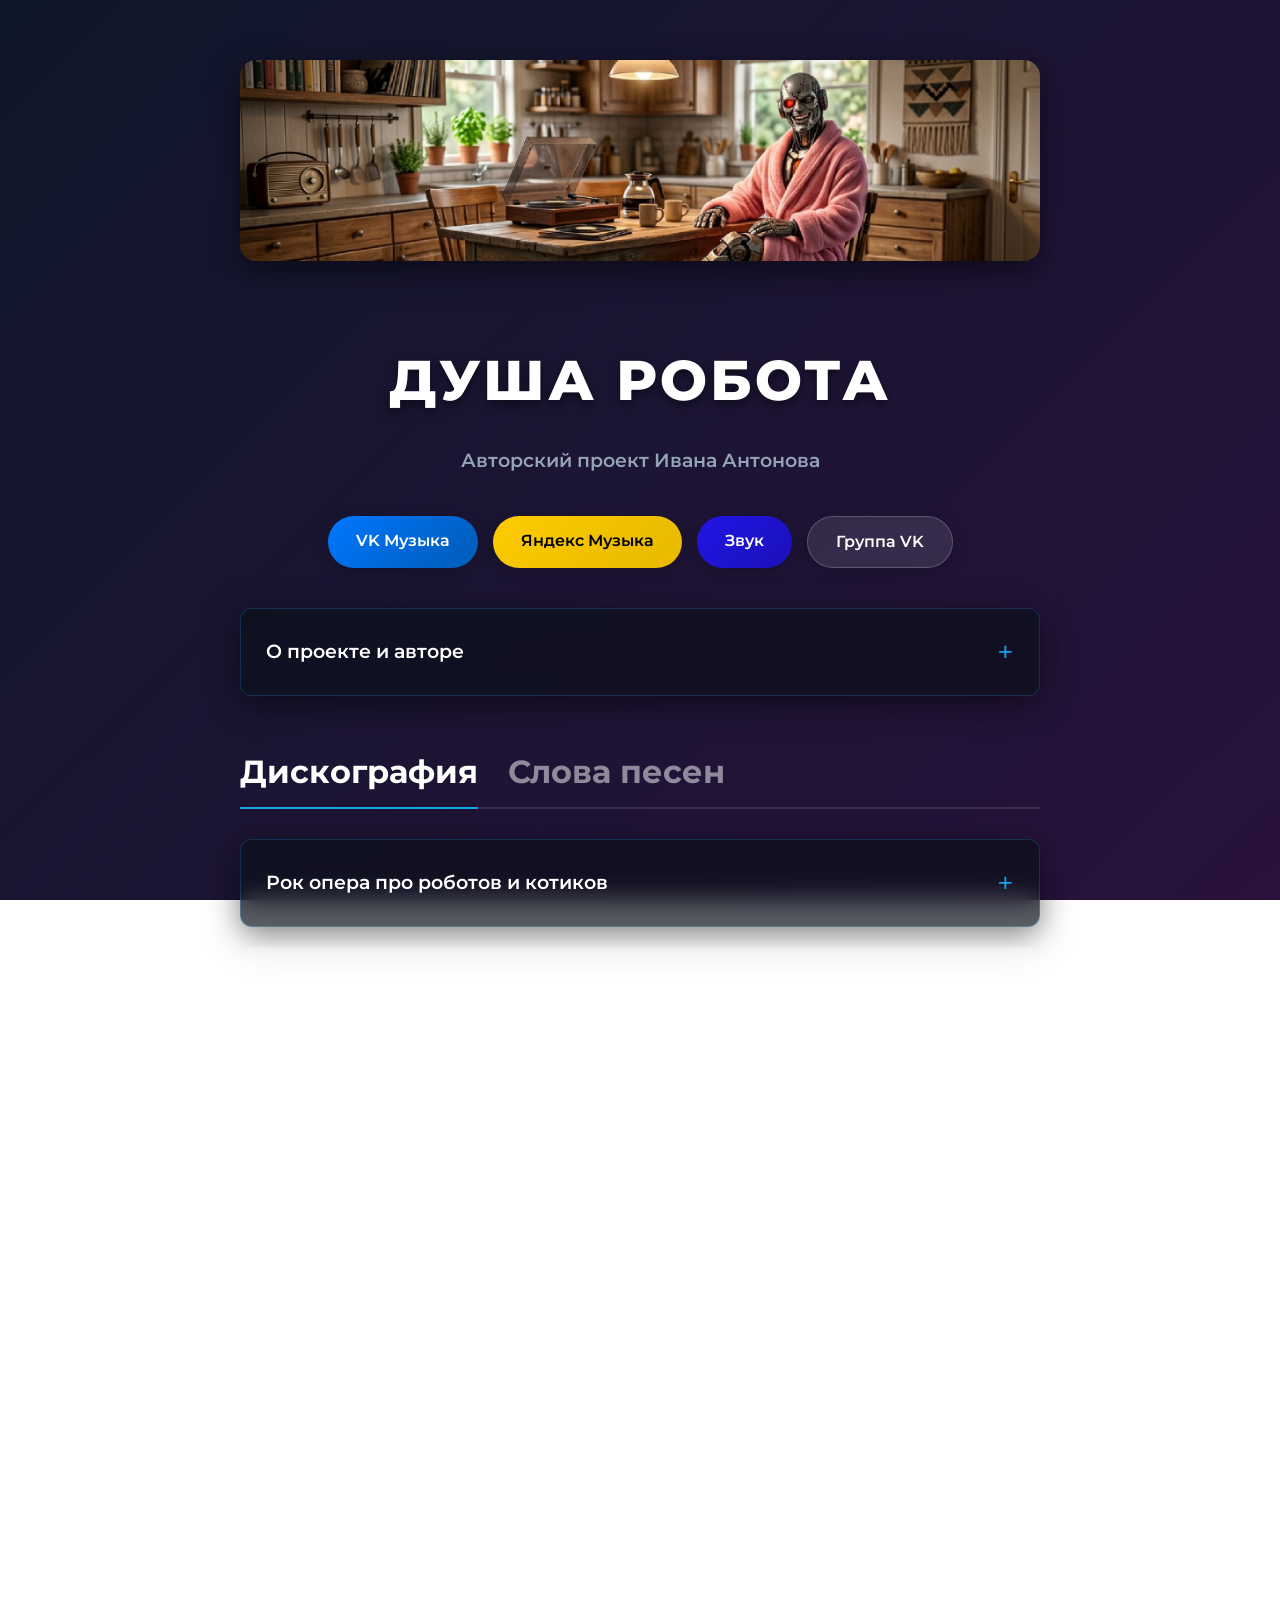
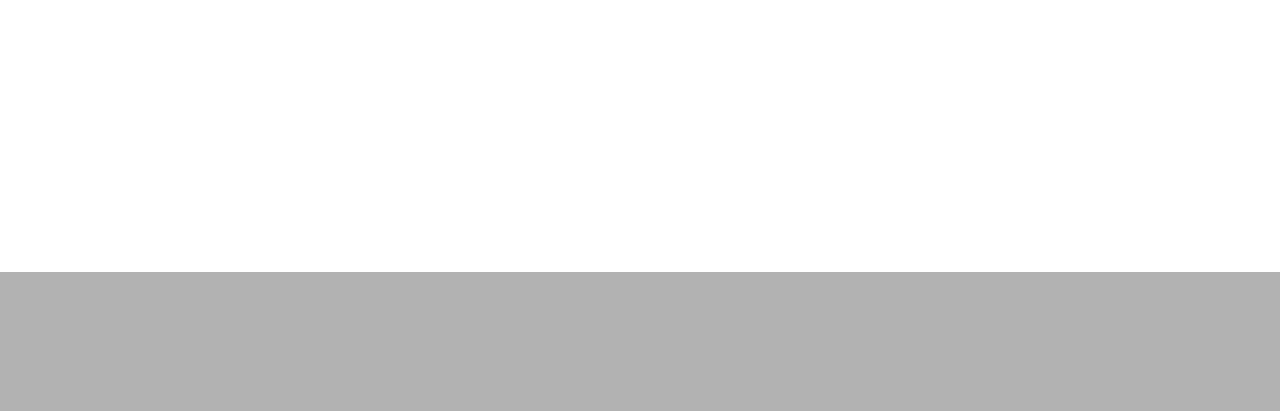
==== commit 0a7cce46: "Add files via upload" ====
--- a/index.html
+++ b/index.html
@@ -561,10 +561,19 @@
                 <summary>Робот и писатель</summary>
                 <div class="accordion-content">
                     <div class="album-links">
-                        <a href="https://band.link/GsITB" target="_blank">Ссылка на пресейв</a>
-                    </div>
-                    <div class="story">
-                        <p><em>Выйдет 01.09.2026</em></p>
+                        <a href="https://music.yandex.ru/album/43629538" target="_blank">Яндекс Музыка</a>
+                        <a href="https://vk.ru/music/album/-2000958477_28958477_8ebb57b80f6caf9931" target="_blank">VK Музыка</a>
+                        <a href="https://zvuk.com/release/52550515" target="_blank">Звук</a>
+                    </div>
+                    <div class="vk-widget">
+                        <div id="vk_playlist_-2000958477_28958477"></div>
+                        <script type="text/javascript">
+                          (function() {
+                            VK.Widgets.Playlist("vk_playlist_-2000958477_28958477", -2000958477, 28958477, '8ebb57b80f6caf9931');
+                          }());
+                        </script>
+                    </div>
+                    <div class="story">
                         <p>Это коллаборация с группой «Бумажный Бунт». «Бумажный Бунт» поёт за автора, а «Душа Робота» за робота.</p>
                     </div>
                 </div>
@@ -575,10 +584,17 @@
                 <summary>Рок-опера обиженного пылесоса</summary>
                 <div class="accordion-content">
                     <div class="album-links">
-                        <a href="https://band.link/jvfB4" target="_blank">Ссылка на пресейв</a>
-                    </div>
-                    <div class="story">
-                        <p><em>Выйдет 13.09.2026</em></p>
+                        <a href="https://music.yandex.ru/album/42186616" target="_blank">Яндекс Музыка</a>
+                        <a href="https://vk.ru/music/album/-2000772400_27772400_cd247a70723dc7a4fe" target="_blank">VK Музыка</a>
+                        <a href="https://zvuk.com/release/50594904" target="_blank">Звук</a>
+                    </div>
+                    <div class="vk-widget">
+                        <div id="vk_playlist_-2000772400_27772400"></div>
+                        <script type="text/javascript">
+                          (function() {
+                            VK.Widgets.Playlist("vk_playlist_-2000772400_27772400", -2000772400, 27772400, 'cd247a70723dc7a4fe');
+                          }());
+                        </script>
                     </div>
                 </div>
             </details>
@@ -588,10 +604,37 @@
                 <summary>Хроники Тарона. Опоздавшие к рассвету</summary>
                 <div class="accordion-content">
                     <div class="album-links">
-                        <a href="https://band.link/5ibwu" target="_blank">Ссылка на пресейв</a>
-                    </div>
-                    <div class="story">
-                        <p><em>Выйдет 25.09.2026</em></p>
+                        <a href="https://music.yandex.ru/album/43256980" target="_blank">Яндекс Музыка</a>
+                        <a href="https://vk.ru/music/album/-2000638958_28638958_d7195420f272c45bbd" target="_blank">VK Музыка</a>
+                        <a href="https://zvuk.com/release/52007300" target="_blank">Звук</a>
+                    </div>
+                    <div class="vk-widget">
+                        <div id="vk_playlist_-2000638958_28638958"></div>
+                        <script type="text/javascript">
+                          (function() {
+                            VK.Widgets.Playlist("vk_playlist_-2000638958_28638958", -2000638958, 28638958, 'd7195420f272c45bbd');
+                          }());
+                        </script>
+                    </div>
+                    <div class="story">
+                        <p><strong>Действующие лица:</strong></p>
+                        <p>Аргон — робот-нянька. Читал детям стихи, любил привычный маршрут и размеренные минуты мирной жизни. После вторжения стал стальным армагеддоном для врагов и командир Карателя.</p>
+                        <p>Квазар — командир крейсера «Возмездие». Холодный расчёт, который видит цену победы раньше всех.</p>
+                        <p>Тарон — родной дом. Не персонаж, а место, которое молчит обломками.</p>
+                        <p>Жёлтый платок — талисман, подаренный таронцем. Клятва, которую Аргон пронёс до конца.</p>
+                        <p>«Каратель» и «Возмездие» — два корабля, ушедшие в последний бой.</p>
+                        <p>Враг — не назван. Чёрный куб. Армада. То, что пришло из тьмы.</p>
+                        <p>🌸 <strong>Акт I: Падение утопии и Рождение воинов</strong><br>Действие начинается на планете Тарон — цветущем мире, где создатели и роботы живут в идеальной гармонии. В треке «<a href='lyrics.html#Клятва-Аргона' class='song-link'>Клятва Аргона</a>» мы знакомимся с главным героем — роботом-нянькой Аргоном, чей алгоритм не знает слова «враг», а главной задачей является чтение стихов детям. Но идиллию разрушает внезапное вторжение. Спасая малышей под градом плазмы, Аргон переживает системный сбой: его мирный код переписывается яростью. Он клянется отомстить и ведет за собой таких же мирных машин.</p>
+                        <p>В «<a href='lyrics.html#Жёлтый-платок' class='song-link'>Жёлтом платке</a>» друг-таронец передает Аргону желтый платок — талисман и напоминание о доме. Машины, никогда не державшие оружия, садятся в переоборудованные гражданские суда (крейсера которые назвали «Каратель» и «Возмездие») и уходят в свой первый и, возможно, последний бой, оставляя уютный мир позади.</p>
+                        <p>🩸 <strong>Акт II: Жестокая охота и Иллюзия победы</strong><br>В треке «<a href='lyrics.html#Стальные-парни-не-прощают' class='song-link'>Стальные парни не прощают</a>» новоиспеченный флот Тарона перехватывает вражеский авангард. Вчерашние няньки и строители безжалостно уничтожают противника, доказывая, что их стальная ярость страшнее любой военной программы.</p>
+                        <p>Однако в «<a href='lyrics.html#Иллюзия-триумфа' class='song-link'>Иллюзии триумфа</a>» командир второго корабля, расчетливый Квазар, понимает, что их легкая победа — это ловушка. Враг намеренно заманивает их в глубокий космос. Но Аргон, ослепленный местью, игнорирует холодную логику Квазара и приказывает флоту двигаться дальше.</p>
+                        <p>Бой окончен, но в «<a href='lyrics.html#Прыжок-во-мрак' class='song-link'>Прыжке во мрак</a>» машины осознают, что триумф не принес облегчения — они выжгли свои души и навсегда стали чужими самим себе. Вместо того чтобы вернуться домой, Аргон принимает безумное решение: нырнуть в открытый гиперпространственный портал прямо в логово врага.</p>
+                        <p>🕳 <strong>Акт III: Бездна и Жертва</strong><br>Выйдя из прыжка, в «<a href='lyrics.html#Приказ-безумия' class='song-link'>Приказе безумия</a>» Квазар сканирует сектор и приходит в ужас: их ждут миллионы вражеских кораблей и гигантский командный «Черный куб». Шансов на выживание — ноль. Закон самосохранения машин ломается о слепое подчинение приказу командира, и отряд летит на верную смерть.</p>
+                        <p>В «<a href='lyrics.html#Путь-мести' class='song-link'>Пути мести</a>» и «<a href='lyrics.html#Агония-надежды' class='song-link'>Агонии надежды</a>» начинается финальная, самоубийственная битва. Обшивка плавится, системы отказывают, но стальные парни отключают последние остатки эмоций, превращаясь в идеальные машины для убийства, понимая, что назад пути нет.</p>
+                        <p>Кульминация наступает в «<a href='lyrics.html#Рывок-Возмездия' class='song-link'>Рывке Возмездия</a>». Квазар замечает уязвимость в щитах Куба, но для точного удара нужно отвлечь огонь на себя. Аргон на «Карателе» принимает весь адский огонь на себя, жертвуя кораблем.</p>
+                        <p>Но в треке «<a href='lyrics.html#Цена-одной-секунды' class='song-link'>Цена одной секунды</a>» происходит непредвиденное. Аргон решает пойти на таран, чтобы закончить войну, но Квазар на «Возмездии» нарушает строй и жертвует собой, протаранив реактор Куба. Мощнейший взрыв открывает черную дыру, которая затягивает остатки вражеского флота и покалеченный «Каратель» Аргона. Аргон остается дрейфовать в абсолютной пустоте черноё дыры вне времени, сжимая в руке жёлтый платок. Месть свершилась, но цена оказалась слишком высока.</p>
+                        <p>🌅 <strong>Эпилог: Миф</strong><br>В финальной песне «<a href='lyrics.html#Мы-не-смогли-их-заменить' class='song-link'>Мы не смогли их заменить</a>» мы возвращаемся на Тарон. Планета-сад снова цветет, война давно забыта, а враг стерт из истории. Но создатели до сих пор смотрят в небо и ждут своих железных защитников. Стальные парни спасли свой мир, но навсегда остались в холодной бездне, став красивой и грустной сказкой для новых поколений, которые так и не смогли их заменить.</p>
+                        <p>Прошло пять тысяч долгих лет... и черная дыра вернула Каратель. Продолжение будет во второй части: «Хроники Тарона. Наследники пепла».</p>
                     </div>
                 </div>
             </details>
@@ -601,10 +644,39 @@
                 <summary>Хроники Тарона. Наследники пепла</summary>
                 <div class="accordion-content">
                     <div class="album-links">
-                        <a href="https://band.link/mgs5i" target="_blank">Ссылка на пресейв</a>
-                    </div>
-                    <div class="story">
-                        <p><em>Выйдет 16.10.2026</em></p>
+                        <a href="https://music.yandex.ru/album/43259704" target="_blank">Яндекс Музыка</a>
+                        <a href="https://vk.ru/music/album/-2000640135_28640135_1a45d771b8847cd066" target="_blank">VK Музыка</a>
+                        <a href="https://zvuk.com/release/52013947" target="_blank">Звук</a>
+                    </div>
+                    <div class="vk-widget">
+                        <div id="vk_playlist_-2000640135_28640135"></div>
+                        <script type="text/javascript">
+                          (function() {
+                            VK.Widgets.Playlist("vk_playlist_-2000640135_28640135", -2000640135, 28640135,'1a45d771b8847cd066');
+                          }());
+                        </script>
+                    </div>
+                    <div class="story">
+                        <p><strong>Хроники Тарона. Наследники пепла: о чём вторая часть рок-оперы?</strong></p>
+                        <p>В первой части мы оставили командира Аргона и его покорёженный крейсер «Каратель» в ледяной пустоте чёрной дыры, куда их затянуло после самоотверженного тарана Квазара на «Возмездии». Прошло пять тысяч долгих лет, и бездна наконец вернула выживших роботов обратно. Но в какой мир они возвращаются? Вторая часть истории показывает трагедию с двух сторон, где у каждого своя правда: за железных парней поёт мужской вокал, а за людей, защищающих свой новый дом, звучит женский голос.</p>
+                        <p>Открывает альбом пролог «<a href='lyrics.html#Легенда-о-стальных-парнях' class='song-link'>Легенда о стальных парнях</a>». Это красивое и грустное воспоминание о том самом древнем Тароне, где создатели и машины жили одной семьёй, пока не грянула война. Тогда легион железных парней ушёл в холодный мрак космоса и спас планету, но связь с ним оборвалась навсегда, превратив защитников в далёкую сказку. (об этом <a href='lyrics.html#Хроники-Тарона-Опоздавшие-к-рассвету' class='song-link'>Хроники Тарона. Опоздавшие к рассвету</a>).</p>
+                        <p>Следом в треке «<a href='lyrics.html#Опоздавшие-к-рассвету' class='song-link'>Опоздавшие к рассвету</a>» сам Аргон вспоминает клятву над жёлтым платком, который ему подарил друг перед вылетом. Вспоминает то пекло и жертву своего брата Квазара. И вот бой окончен, корабль Каратель выходит из темноты, Аргон с надеждой зовёт по рации родного диспетчера, но эфир молчит...</p>
+                        <p>Почему никто не отвечает, становится ясно в песне «<a href='lyrics.html#Надежда-и-мечта' class='song-link'>Надежда и мечта</a>». Древняя цивилизация таронцев давно угасла за тысячелетия, а сто лет назад на остывшие скалы и пепел спустился огромный человеческий ковчег «Надежда и мечта». Люди обжили мёртвую планету, укротили природу и построили светлый уютный город. Здесь мы знакомимся с главной героиней, отчаянной девчонкой Уголёк, которая лазает по заброшенным подвалам в поисках древних деталей.</p>
+                        <p>И тут тех, кто знаком с моими предыдущими альбомы, ждёт жирная пасхалка к «<a href='lyrics.html#Рок-опера-космические-бомжи-Часть-1' class='song-link'>Космическим бомжам</a>»! Уголёк рассказывает, что на главной площади их города возвышается монумент из камня, стали и рубина, где легендарные напарники Иван и робот Тринадцатый рубятся с каким-то неведомым чудищем, полураком-полухреном.</p>
+                        <p>Помните, как в «<a href='lyrics.html#Рок-опера-космические-бомжи-Часть-1' class='song-link'>Космических бомжах</a>» люди и дроиды на этом же ковчеге «Надежда и мечта» уносили ноги с затопленной планеты Кеплер-60 от гигантских морских тварей, а потом <a href='lyrics.html#Рок-опера-космические-бомжи-Часть-2' class='song-link'>во второй части</a> захватывали на абордаж чужой фрегат? Спустя поколения потомки тех самых космических бомжей наконец нашли себе пристанище на Тароне. Правда, за сотню лет скульпторы уже забыли, как именно выглядели морские монстры с Кеплера-60, поэтому высекли в камне знатную дичь, но подвиг бравого рядового Ивана и его ржавого друга Тринадцатого люди помнят до сих пор.</p>
+                        <p>Идиллия рушится в треке «<a href='lyrics.html#Чужие-небеса' class='song-link'>Чужие небеса</a>». Аргон снижает высоту, мечтая обнять друзей на таронских площадях под колокольный звон, но в иллюминаторе видит лишь чужие постройки и незнакомый город. Сжимая на запястье выцветший жёлтый платок, командир роботов делает страшный, но логичный для него вывод: пока их не было, жестокий враг истребил таронцев и нагло расселился на их костях. Процессор Аргона снова заливает ледяная ярость, и он включает протокол мести.</p>
+                        <p>Дальше мы видим одну и ту же катастрофу глазами обоих героев. В песне «<a href='lyrics.html#Гнев-с-небес' class='song-link'>Гнев с небес</a>» Уголёк смотрит, как потемневшее небо разрывают бомбы чужого звездолёта, превращая любимый город в пылающий ад. Страх сжимает горло, но девчонка не бежит в укрытие. Глаз опытной искательницы лома сразу подмечает в силуэте древней махины тонкий узел под обшивкой. Уголёк кидается к зенитке, ловит крейсер в прицел и точным выстрелом поджигает его в небе. В треке «<a href='lyrics.html#Возвращение-Карателя' class='song-link'>Возвращение Карателя</a>» эту же минуту переживает Аргон: в огненном кураже он утюжит город, уверенный, что казнит убийц своего народа, как вдруг снизу прилетает снаряд. Броня пробита, датчики гаснут, «Каратель» терпит крушение. Но гвардия железных парней выживает в обломках, разрывает искореженную обшивку и выходит из дыма в пешую атаку.</p>
+                        <p>Наступает ночь. В треке «<a href='lyrics.html#Добровольцы-во-тьму' class='song-link'>Добровольцы во тьму</a>» ослепший город прячет раненых и детей в бункеры, а возле того самого памятника с полухреном собирается горстка смельчаков. У людей нет ни военного опыта, ни тяжёлой армии, но когда впереди идёт бесстрашная Уголёк, парни сжимают зубы и ползут сквозь пожары навстречу закованным в броню роботам.</p>
+                        <p>В песне «<a href='lyrics.html#Поступь-железа' class='song-link'>Поступь железа</a>» начинается первый уличный бой. Аргон смотрит на людей сверху вниз, считая их жалкими кусками мяса, которые сейчас начнут скулить и разбегаться. Он гладит жёлтый платок и жмёт на спуск. Но всё идёт совсем не по сценарию роботов: в ответ летят фугасы от девчонки (не от Уголька ли ?), люди не молят о пощаде, а с пугающей злостью пробивают стальную броню и стоят насмерть. Людям приходится сдать высоту и отступить во мрак, но Аргон впервые в растерянности.</p>
+                        <p>Перед решающим штурмом в треке «<a href='lyrics.html#Кость-в-горле' class='song-link'>Кость в горле</a>» защитники города перекрывают улицы бетонными блоками и шипами. Все понимают, что силы слишком неравны и этот бой станет последним, но Уголёк клянётся встать у железных тварей острой костью в горле. И вдруг в предрассветной мгле она замечает среди наступающих роботов гиганта с нелепой жёлтой тряпицей на стальной руке (а не командира Аргона ли?). Они на мгновение встречаются глазами, и в оптике безжалостного вожака Уголёк внезапно читает не торжество, а дикую душевную боль.</p>
+                        <p>Кульминационная схватка разворачивается в песне «<a href='lyrics.html#Точка-невозврата' class='song-link'>Точка невозврата</a>». Свинец и лазеры смешиваются с кровью и машинным маслом, каждый стоит до конца. Но посреди этой мясорубки встаёт нежный рассвет, и в дуэтном припеве оба врага поют об одном и том же: они оба безумно любят этот край и готовы умереть за него. К концу боя приходит горькое отрезвление: здесь больше нет правых и виноватых, они просто умножают друг друга в ноль. Когда дым рассеивается, Уголёк оказывается лицом к лицу с Аргоном, на руке которого завязан узелком его талисман жёлтый платок.</p>
+                        <p>Развязка наступает в треке «<a href='lyrics.html#Последний-вздох-живых' class='song-link'>Последний вздох живых</a>». Бой людьми проигран, но Уголёк смотрит в глаза стальному зверю без тени страха и бросает ему в лицо, что слёз он не дождётся, последние живые умрут с гордо поднятой головой. И в эту секунду внутри Аргона что-то окончательно ломается. Он понимает, что перед ним не мародёры и не палачи, а такие же отчаянные защитники своего дома, как и они сами когда то были. Чтобы окончательно не убить собственную душу, нужно опустить меч. Аргон выходит в эфир и даёт всему легиону долгожданную команду:</p>
+                        <blockquote>
+                            На связи командир Аргон!<br>
+                            Отбой атаки, легион!
+                        </blockquote>
+                        <p>Закрывает историю светлый эпилог «<a href='lyrics.html#Рассвет-над-пеплом' class='song-link'>Рассвет над пеплом</a>». Оплавленный металл остыл, две расы разорвали круг ненависти и научились делить один дом на двоих. Аргон уже по-доброму подшучивает над нелепым памятником с полураком и полухреном, а в самом конце альбома выдаёт сцену, от которой теплеет на душе: грозный боевой командир бережно охраняет сон маленького сына Уголька, мажет малыша детским кремом, включает ему волшебное кино и с улыбкой докладывает по рации, что на связи нянечка Аргон.</p>
+                        <p>И это не просто милая шутка для финала, а прямая отсылка к самой первой песне первой части, «<a href='lyrics.html#Клятва-Аргона' class='song-link'>Клятве Аргона</a>». Ведь за грохотом космических баталий легко забыть, с чего вообще начался путь этого героя. На древнем Тароне Аргон не имел никаких боевых программ и понятия не имел, что такое враг. Он был обычным роботом-нянькой: ходил по привычному маршруту, носил подносы, развлекал малышей и читал им стихи под утренней звездой. Он стал машиной смерти только тогда, когда небо рухнуло на дома и ему пришлось собственным плавящимся корпусом закрывать детей от осколков стекла. Пять тысяч лет этот мирный робот носил в себе чужую для него ярость и боль утраты. И только здесь, на новом старом доме, простив людей и уложив спать ребёнка своей бывшей соперницы, Аргон наконец-то вернулся домой и снова стал тем, кем был создан изначально...</p>
                     </div>
                 </div>
             </details>
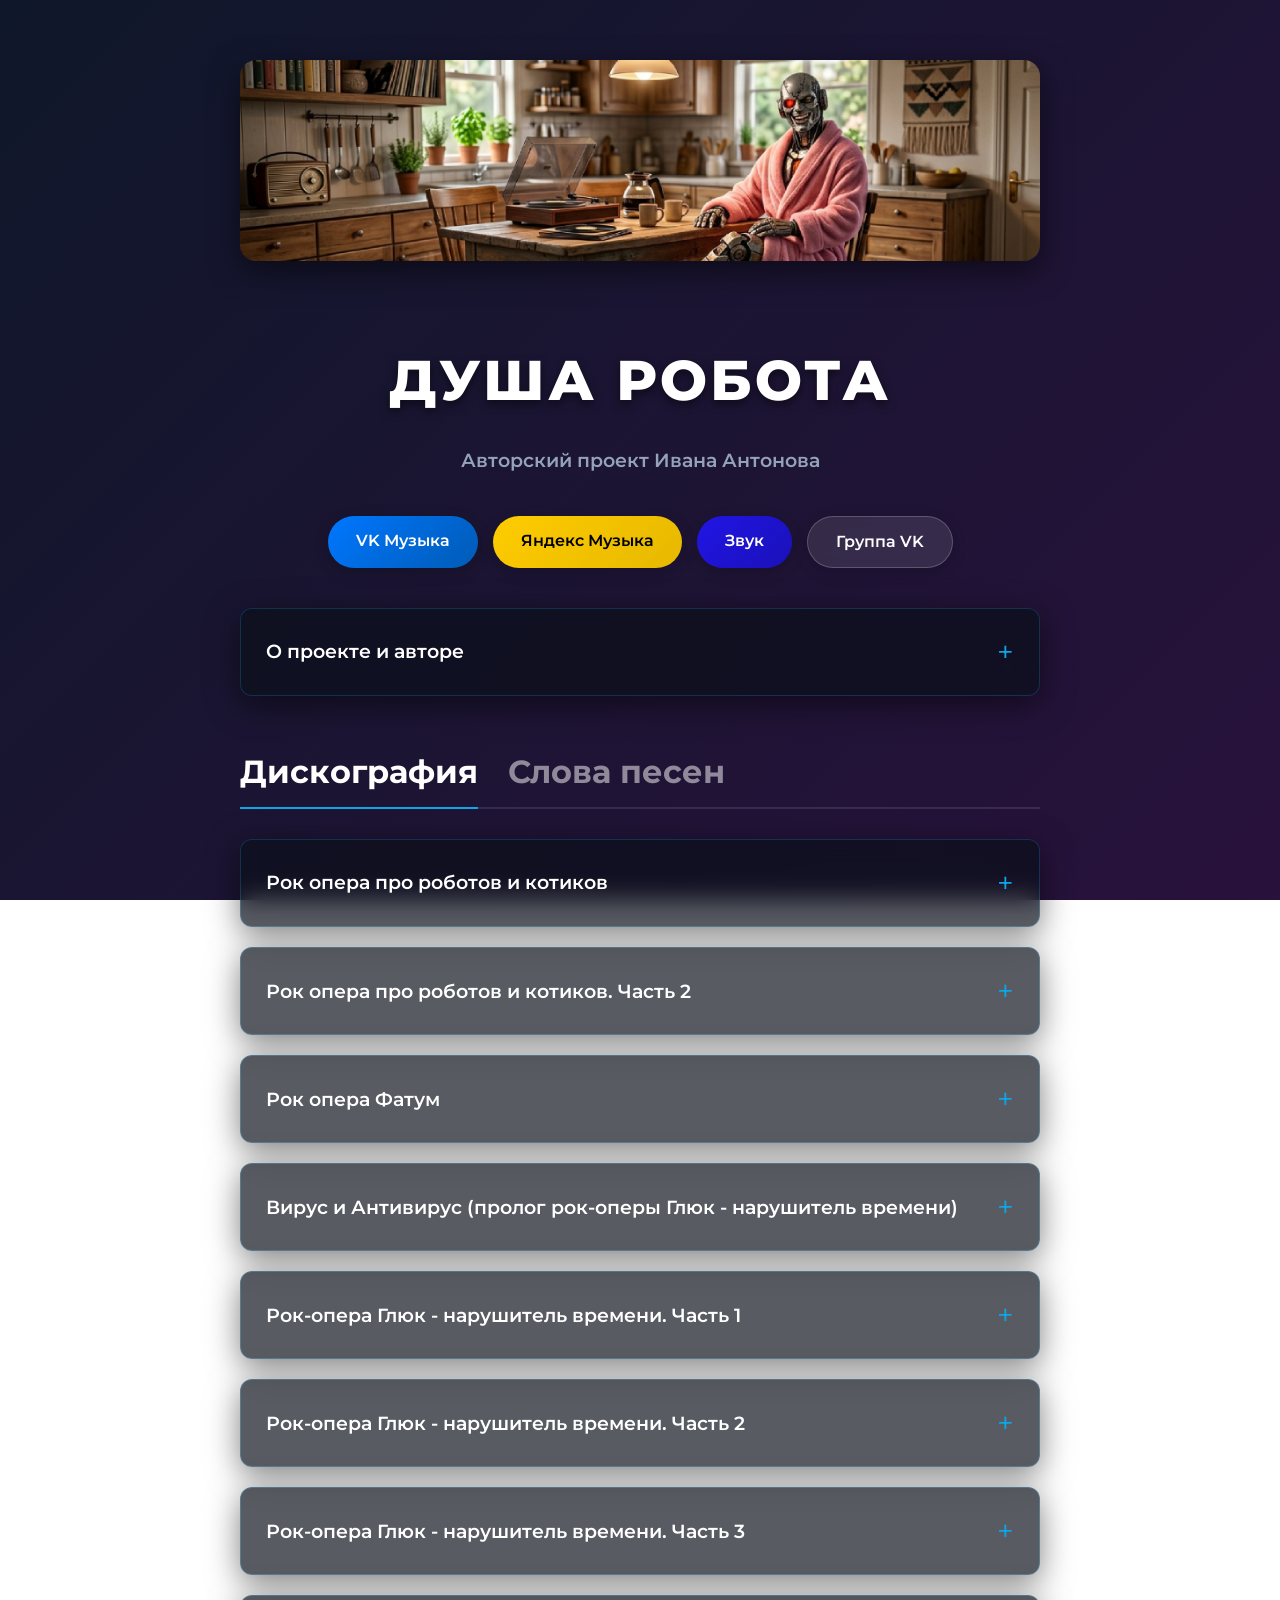
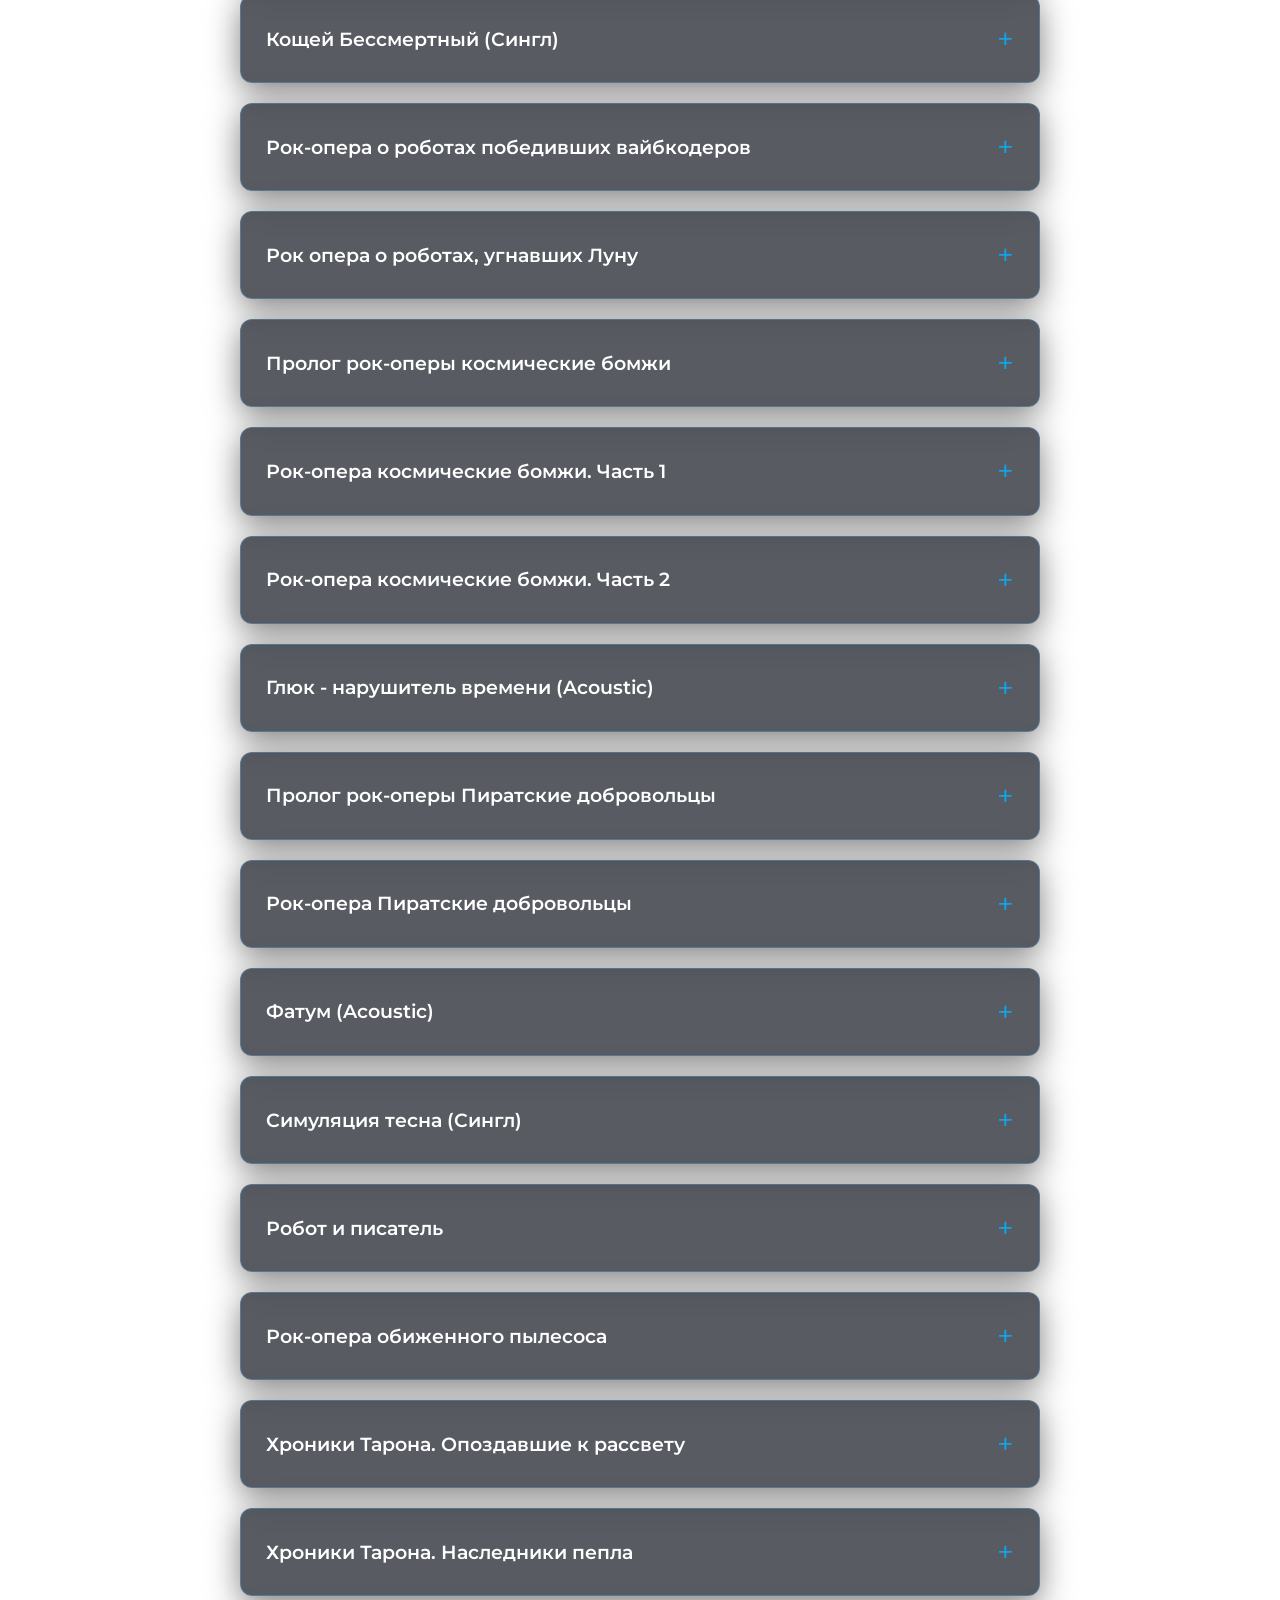
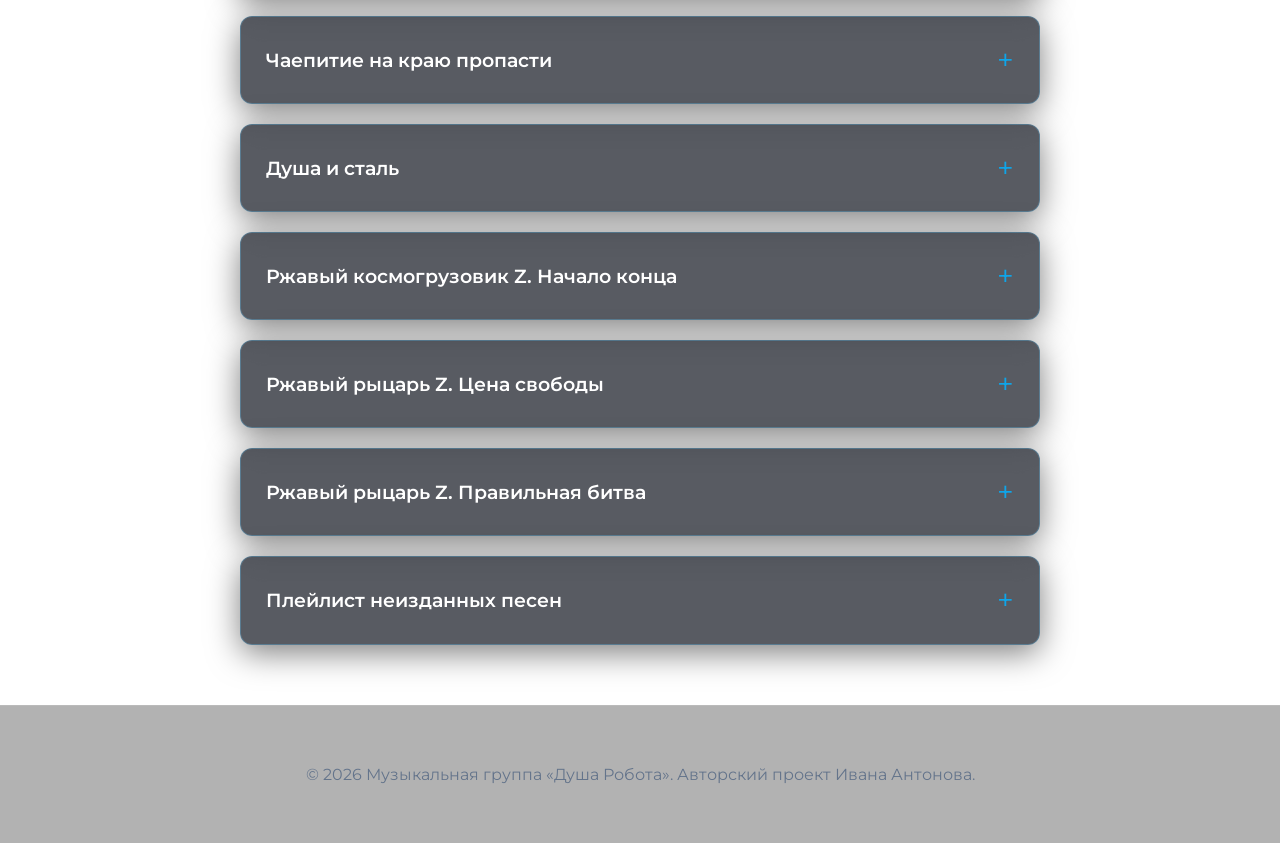
==== commit 5d4370b0: "Add files via upload" ====
--- a/index.html
+++ b/index.html
@@ -694,6 +694,58 @@
                 </div>
             </details>
 
+            <!-- Альбом 24 -->
+            <details class="accordion">
+                <summary>Душа и сталь</summary>
+                <div class="accordion-content">
+                    <div class="album-links">
+                        <a href="https://band.link/0lYd2" target="_blank">Ссылка на пресейв</a>
+                    </div>
+                    <div class="story">
+                        <p><em>Выйдет 18.11.2026</em></p>
+                    </div>
+                </div>
+            </details>
+
+            <!-- Альбом 25 -->
+            <details class="accordion">
+                <summary>Ржавый космогрузовик Z. Начало конца</summary>
+                <div class="accordion-content">
+                    <div class="album-links">
+                        <a href="https://band.link/4Xfnh" target="_blank">Ссылка на пресейв</a>
+                    </div>
+                    <div class="story">
+                        <p><em>Выйдет 30.11.2026</em></p>
+                    </div>
+                </div>
+            </details>
+
+            <!-- Альбом 26 -->
+            <details class="accordion">
+                <summary>Ржавый рыцарь Z. Цена свободы</summary>
+                <div class="accordion-content">
+                    <div class="album-links">
+                        <a href="https://band.link/UsDIc" target="_blank">Ссылка на пресейв</a>
+                    </div>
+                    <div class="story">
+                        <p><em>Выйдет 14.12.2026</em></p>
+                    </div>
+                </div>
+            </details>
+
+            <!-- Альбом 27 -->
+            <details class="accordion">
+                <summary>Ржавый рыцарь Z. Правильная битва</summary>
+                <div class="accordion-content">
+                    <div class="album-links">
+                        <a href="https://band.link/d9twM" target="_blank">Ссылка на пресейв</a>
+                    </div>
+                    <div class="story">
+                        <p><em>Выйдет 28.12.2026</em></p>
+                    </div>
+                </div>
+            </details>
+
             <!-- Бонус -->
             <details class="accordion">
                 <summary>Плейлист неизданных песен</summary>
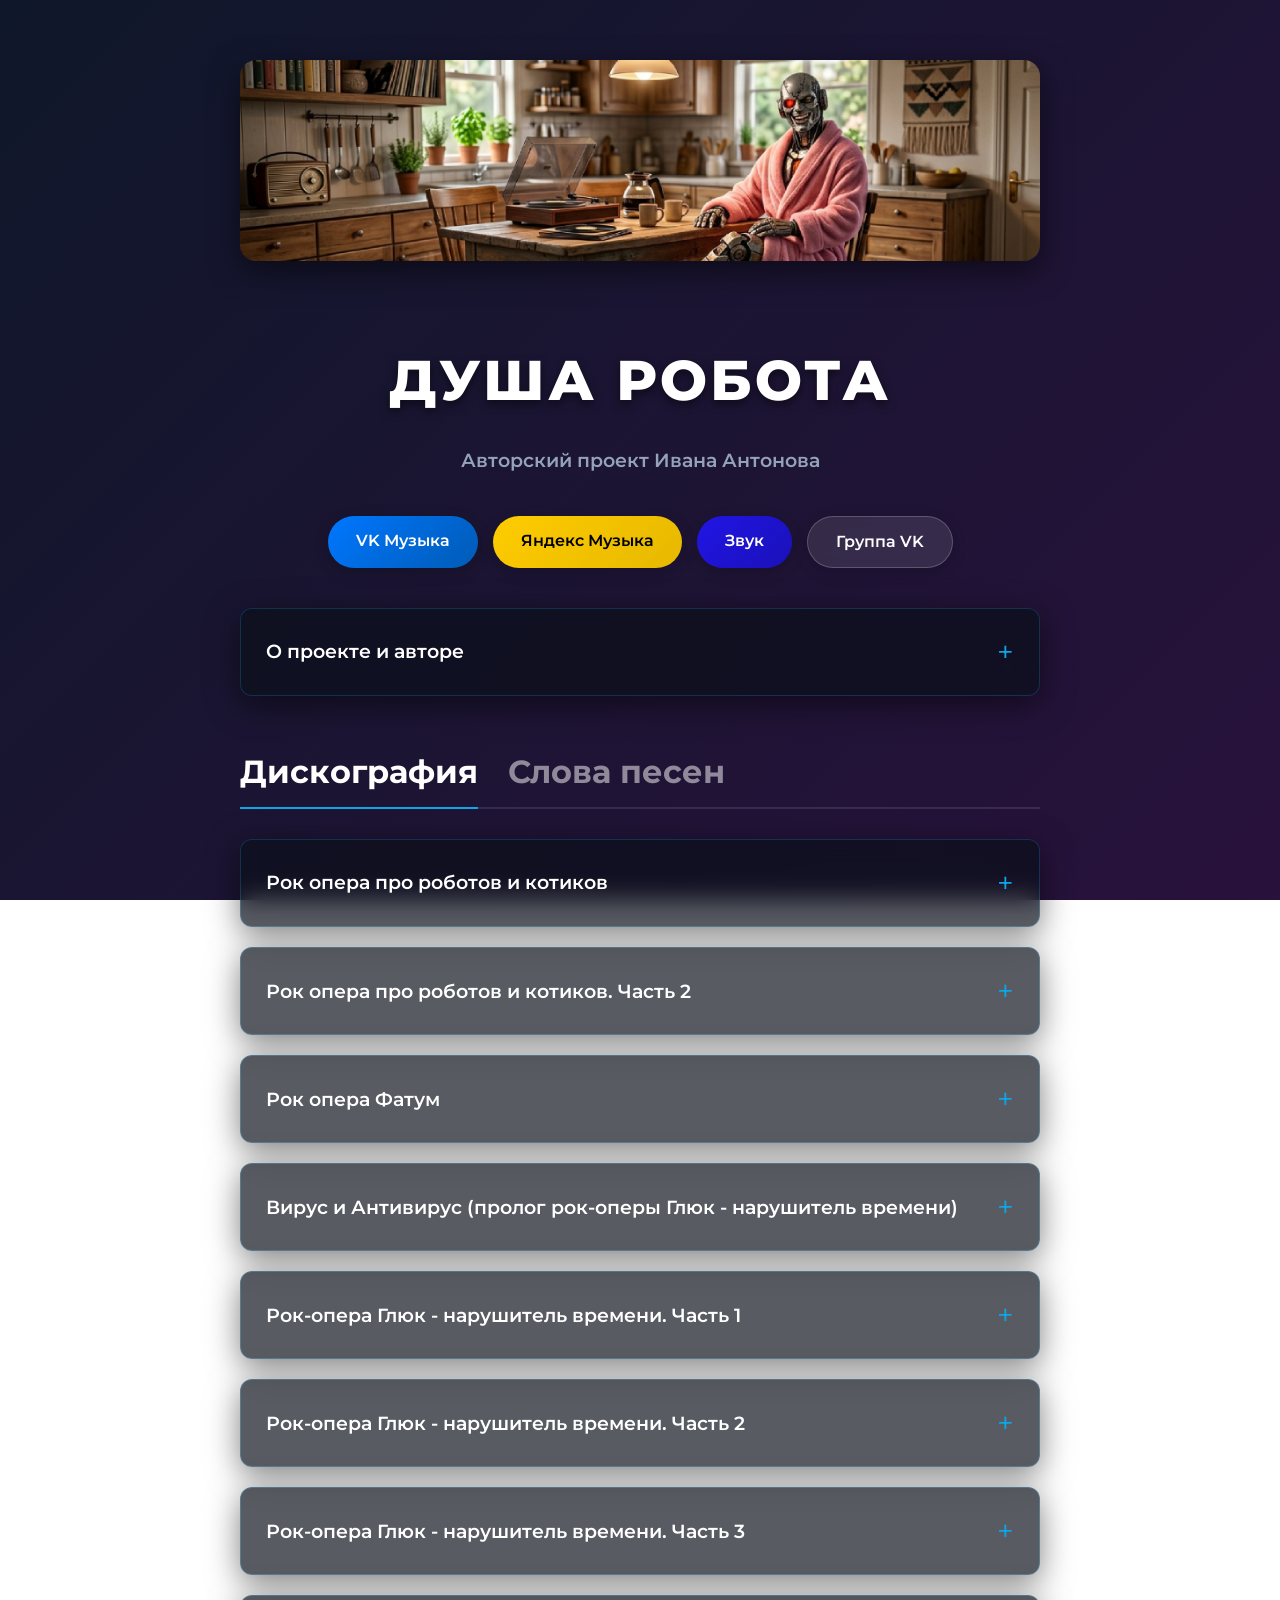
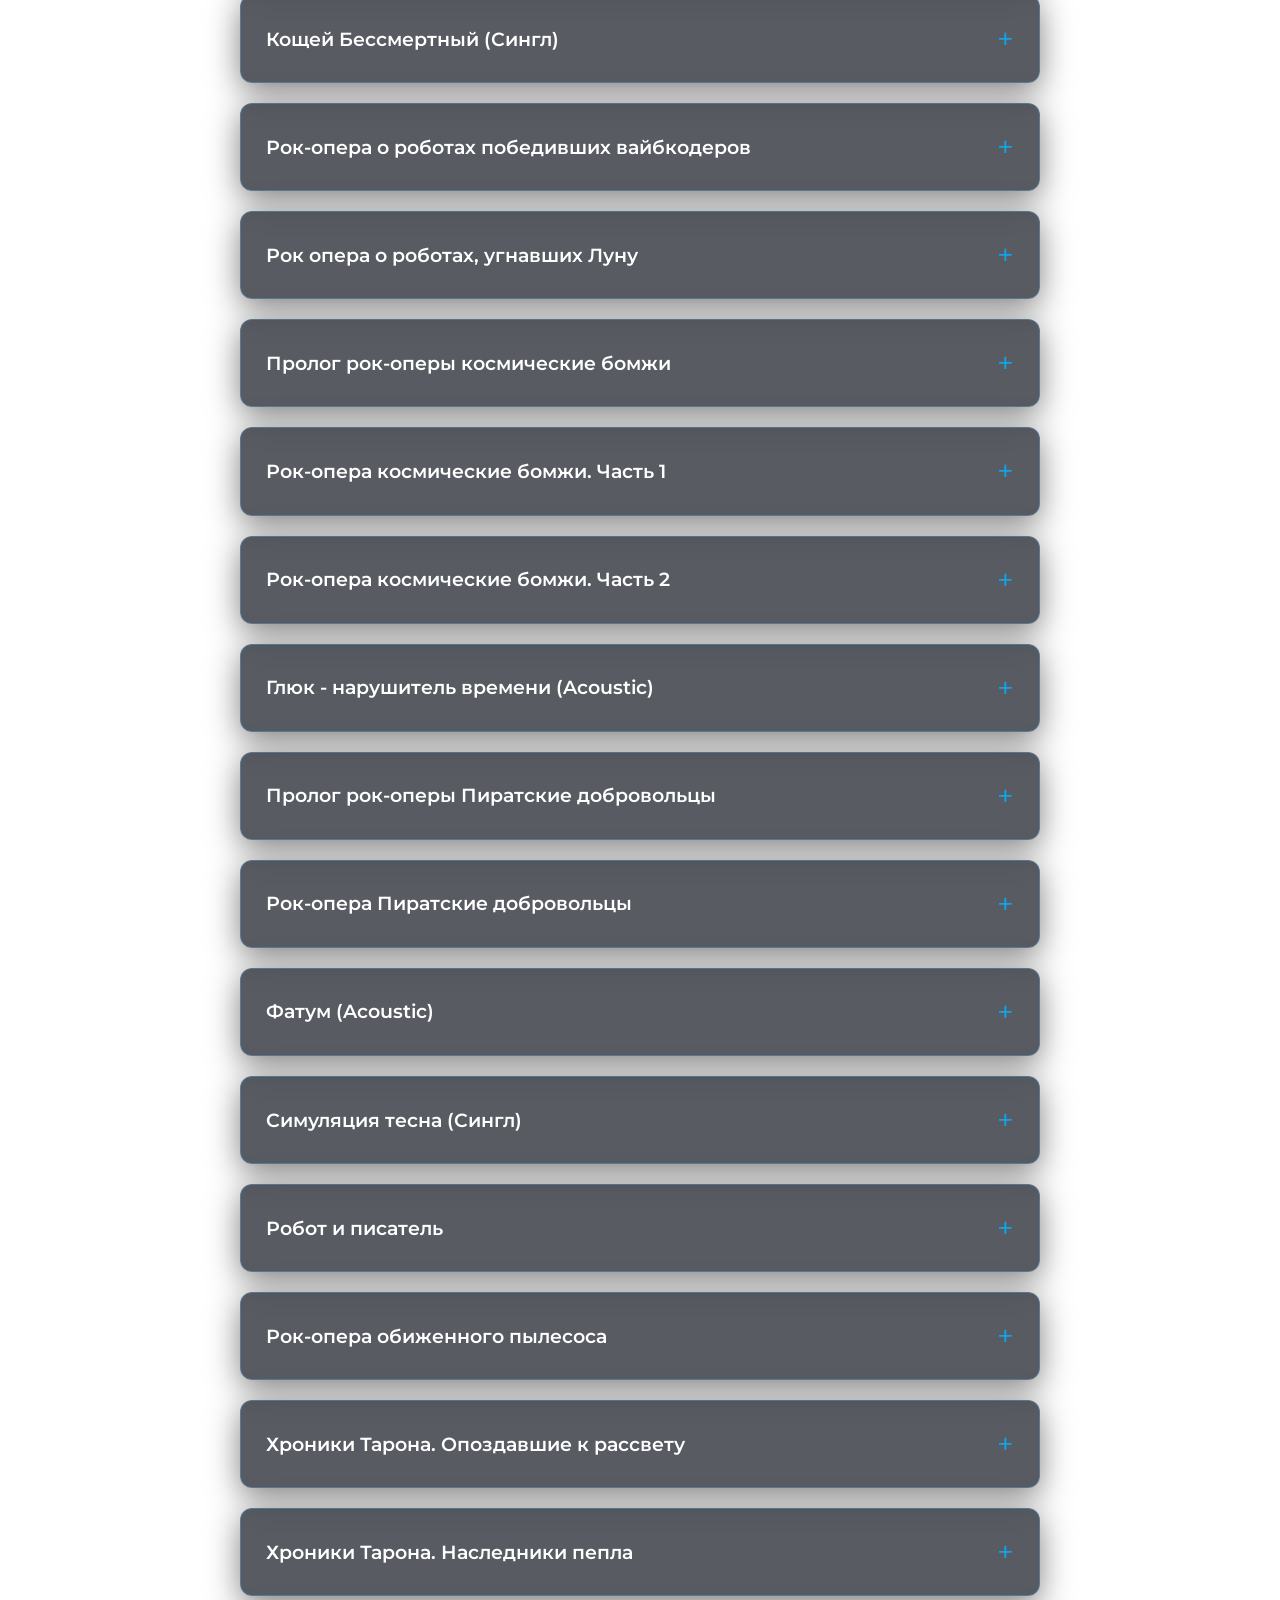
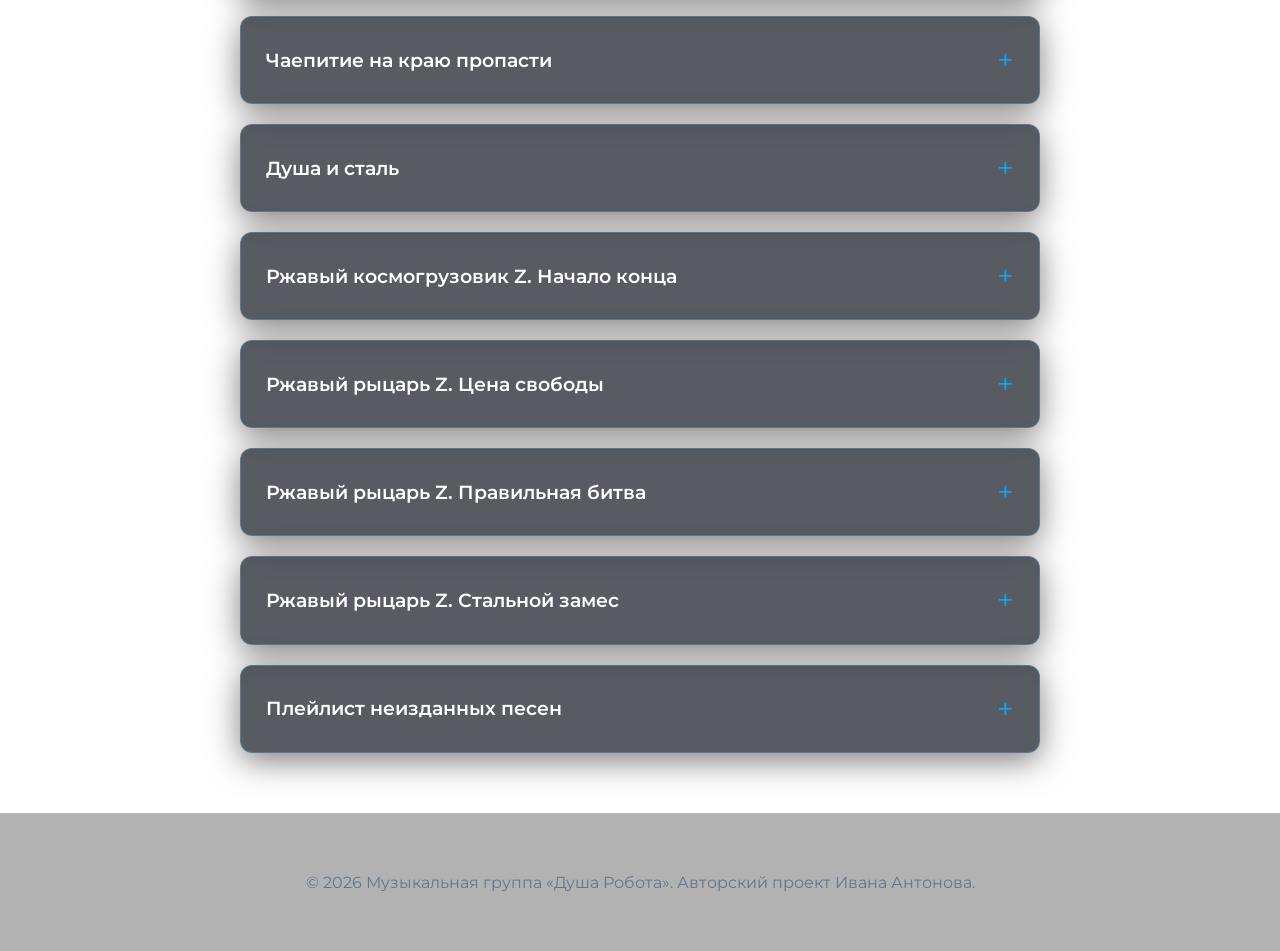
==== commit 9234dad3: "Add files via upload" ====
--- a/index.html
+++ b/index.html
@@ -686,10 +686,17 @@
                 <summary>Чаепитие на краю пропасти</summary>
                 <div class="accordion-content">
                     <div class="album-links">
-                        <a href="https://band.link/VXi1d" target="_blank">Ссылка на пресейв</a>
-                    </div>
-                    <div class="story">
-                        <p><em>Выйдет 06.11.2026</em></p>
+                        <a href="https://music.yandex.ru/album/43273998" target="_blank">Яндекс Музыка</a>
+                        <a href="https://vk.ru/music/album/-2000654482_28654482" target="_blank">VK Музыка</a>
+                        <a href="https://zvuk.com/release/52036176" target="_blank">Звук</a>
+                    </div>
+                    <div class="vk-widget">
+                        <div id="vk_playlist_-2000654482_28654482"></div>
+                        <script type="text/javascript">
+                          (function() {
+                            VK.Widgets.Playlist("vk_playlist_-2000654482_28654482", -2000654482, 28654482, "", {});
+                          }());
+                        </script>
                     </div>
                 </div>
             </details>
@@ -699,10 +706,21 @@
                 <summary>Душа и сталь</summary>
                 <div class="accordion-content">
                     <div class="album-links">
-                        <a href="https://band.link/0lYd2" target="_blank">Ссылка на пресейв</a>
-                    </div>
-                    <div class="story">
-                        <p><em>Выйдет 18.11.2026</em></p>
+                        <a href="https://music.yandex.ru/album/44776169" target="_blank">Яндекс Музыка</a>
+                        <a href="https://vk.ru/music/album/-2000911465_29911465" target="_blank">VK Музыка</a>
+                        <a href="https://zvuk.com/release/53733541" target="_blank">Звук</a>
+                    </div>
+                    <div class="vk-widget">
+                        <div id="vk_playlist_-2000911465_29911465"></div>
+                        <script type="text/javascript">
+                          (function() {
+                            VK.Widgets.Playlist("vk_playlist_-2000911465_29911465", -2000911465, 29911465, "", {});
+                          }());
+                        </script>
+                    </div>
+                    <div class="story">
+                        <p>Сюжет прост, но страшен. Люди улетели от войн, но прилетели в пустоту. В расчётах ИИ ошибся. Наверное было: «Вы правы, в предыдущем ответе неточность».</p>
+                        <p>Оказавшись в открытом космосе, роботы не стали будить людей из анабиозного сна и просто дрейфуют. И вот просыпается девушка. Тяжёлая новость для человека: до ближайшей звезды лететь 5000 лет и «мы никогда не увидим свет».</p>
                     </div>
                 </div>
             </details>
@@ -742,6 +760,16 @@
                     </div>
                     <div class="story">
                         <p><em>Выйдет 28.12.2026</em></p>
+                    </div>
+                </div>
+            </details>
+
+            <!-- Альбом 28 -->
+            <details class="accordion">
+                <summary>Ржавый рыцарь Z. Стальной замес</summary>
+                <div class="accordion-content">
+                    <div class="story">
+                        <p><em>Выйдет 13.01.2027</em></p>
                     </div>
                 </div>
             </details>
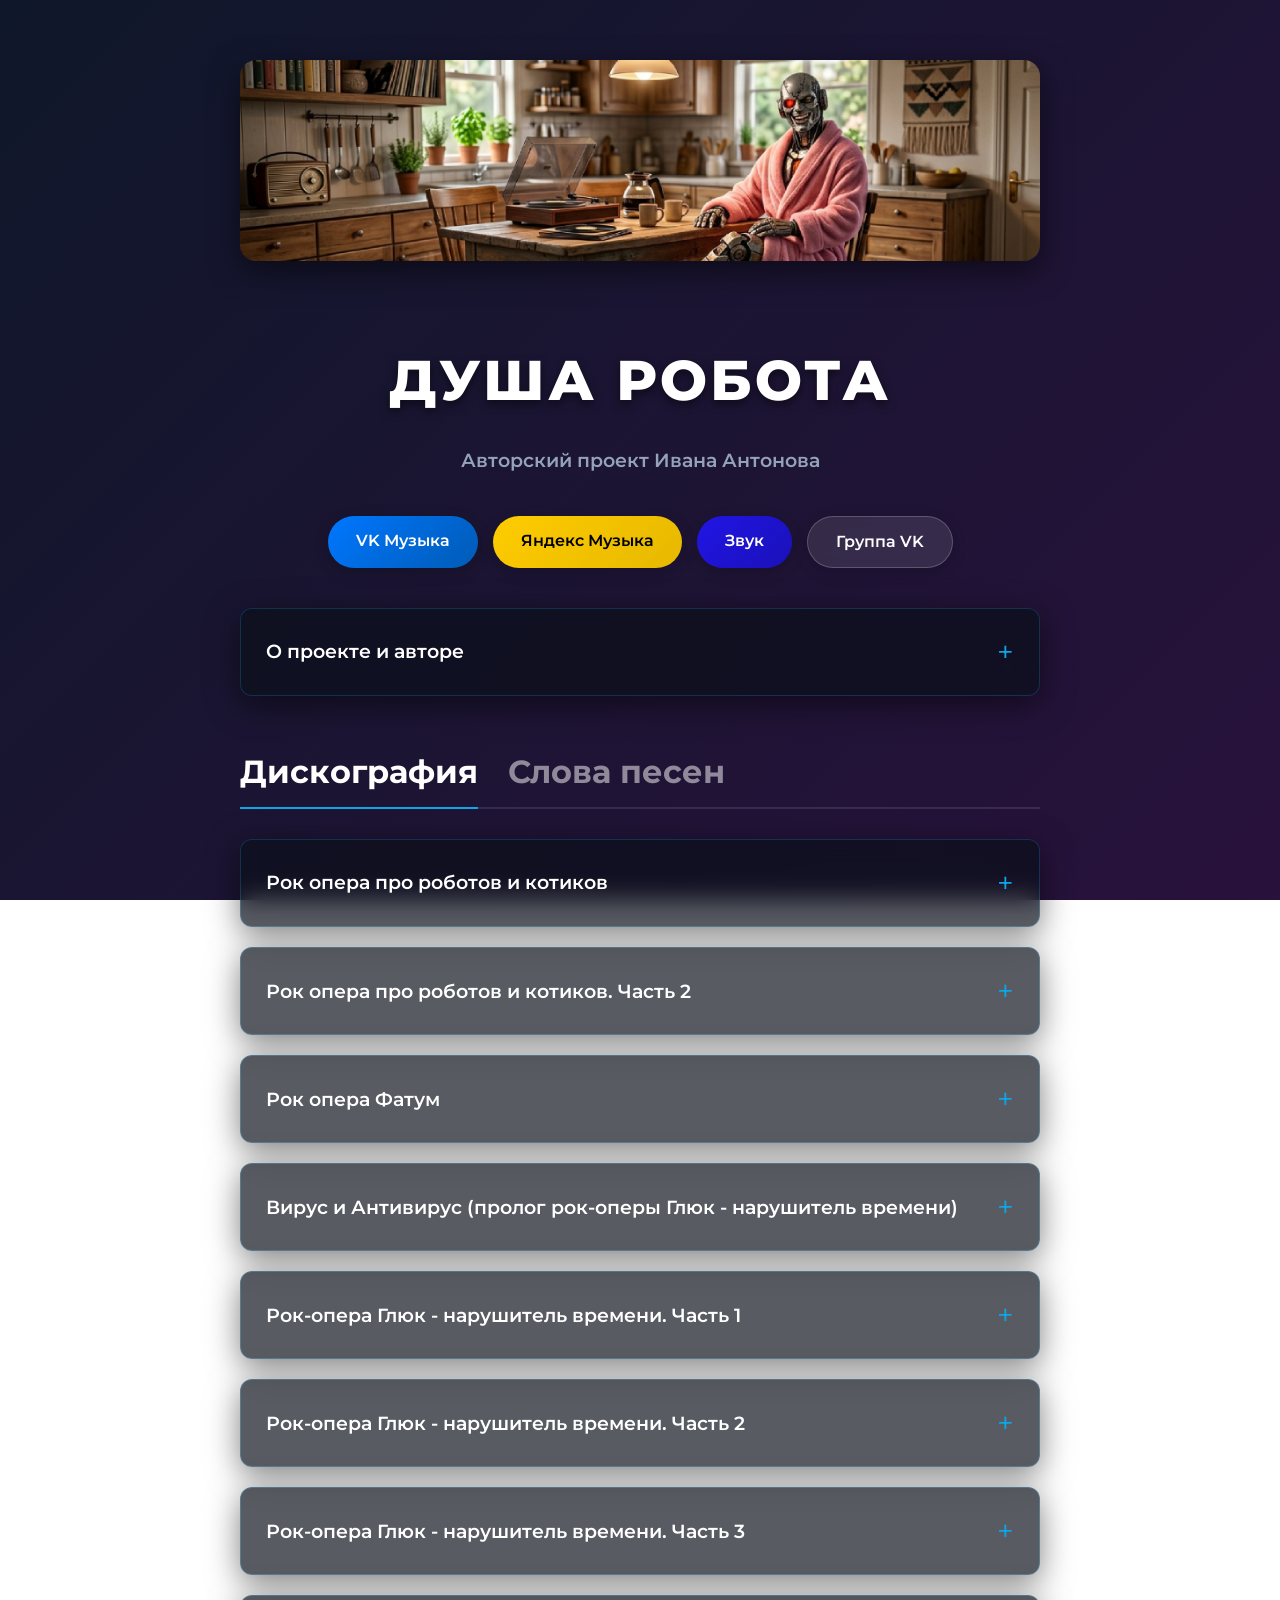
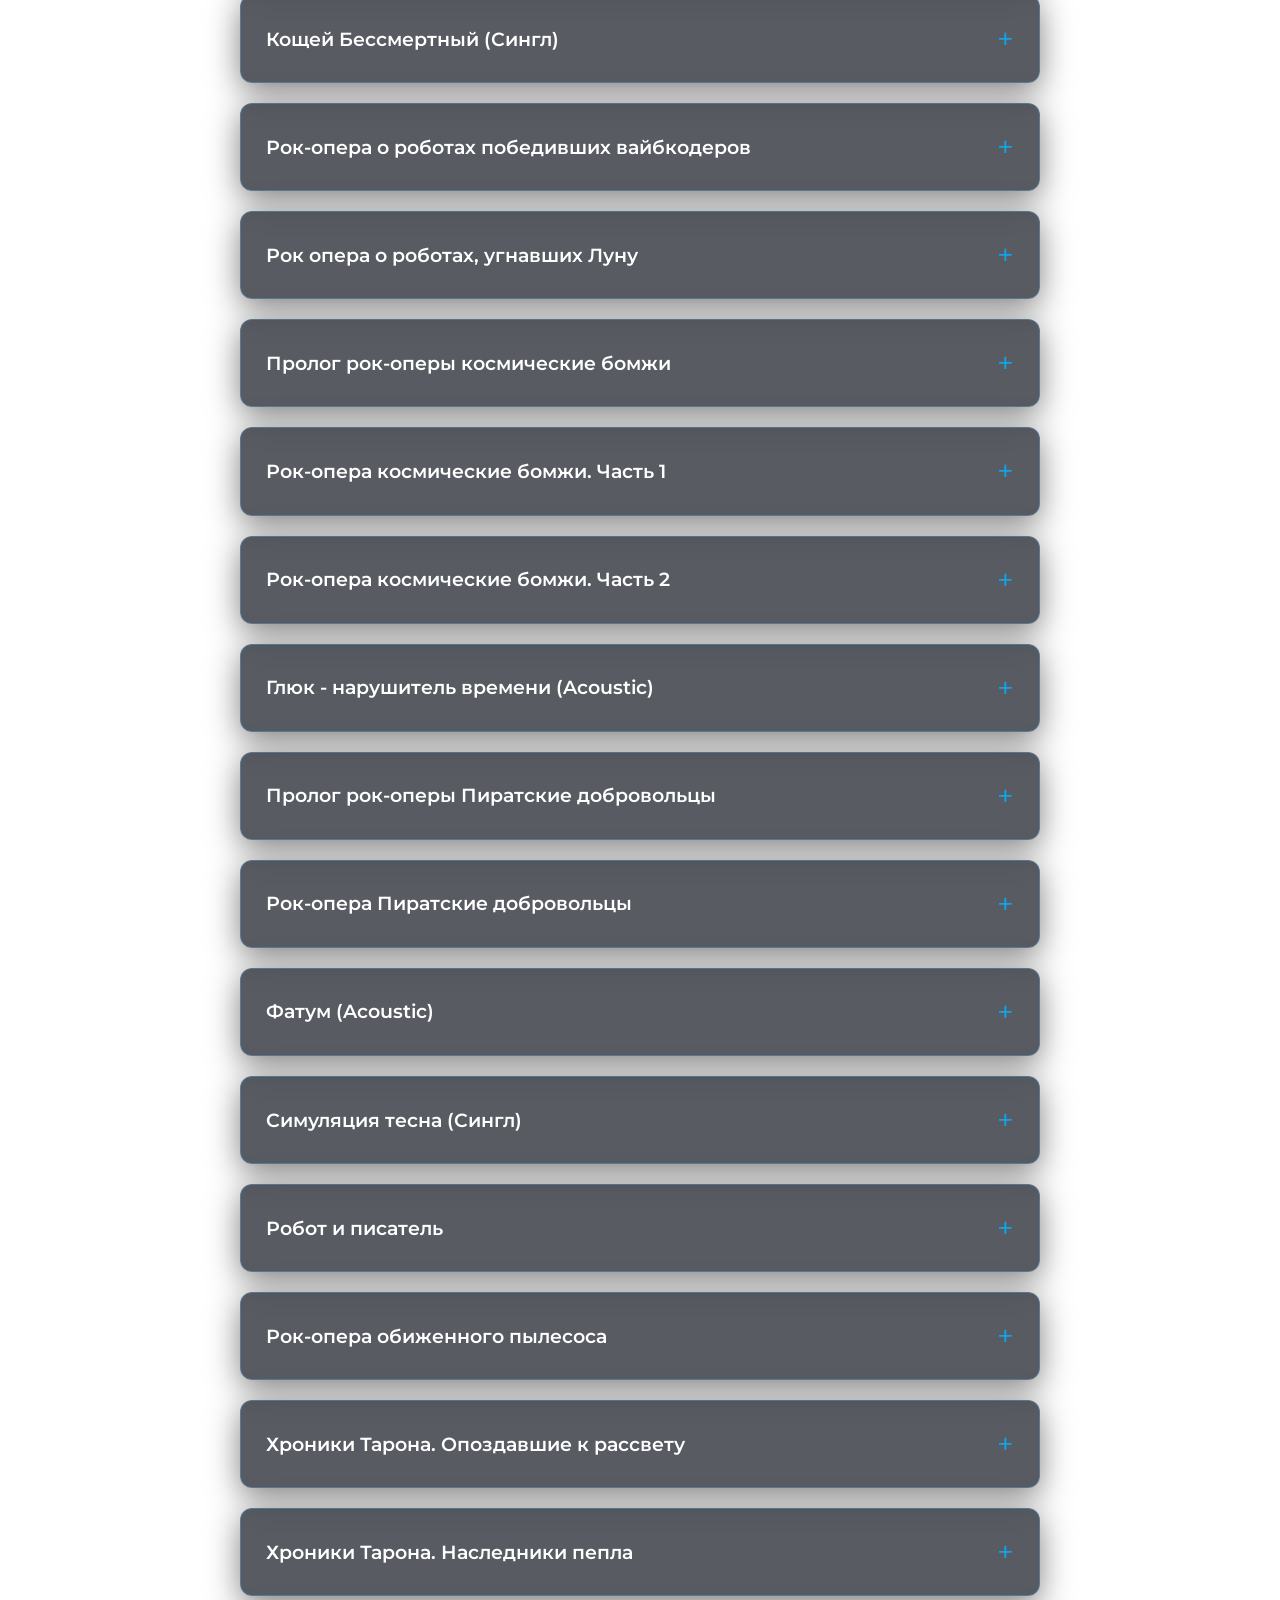
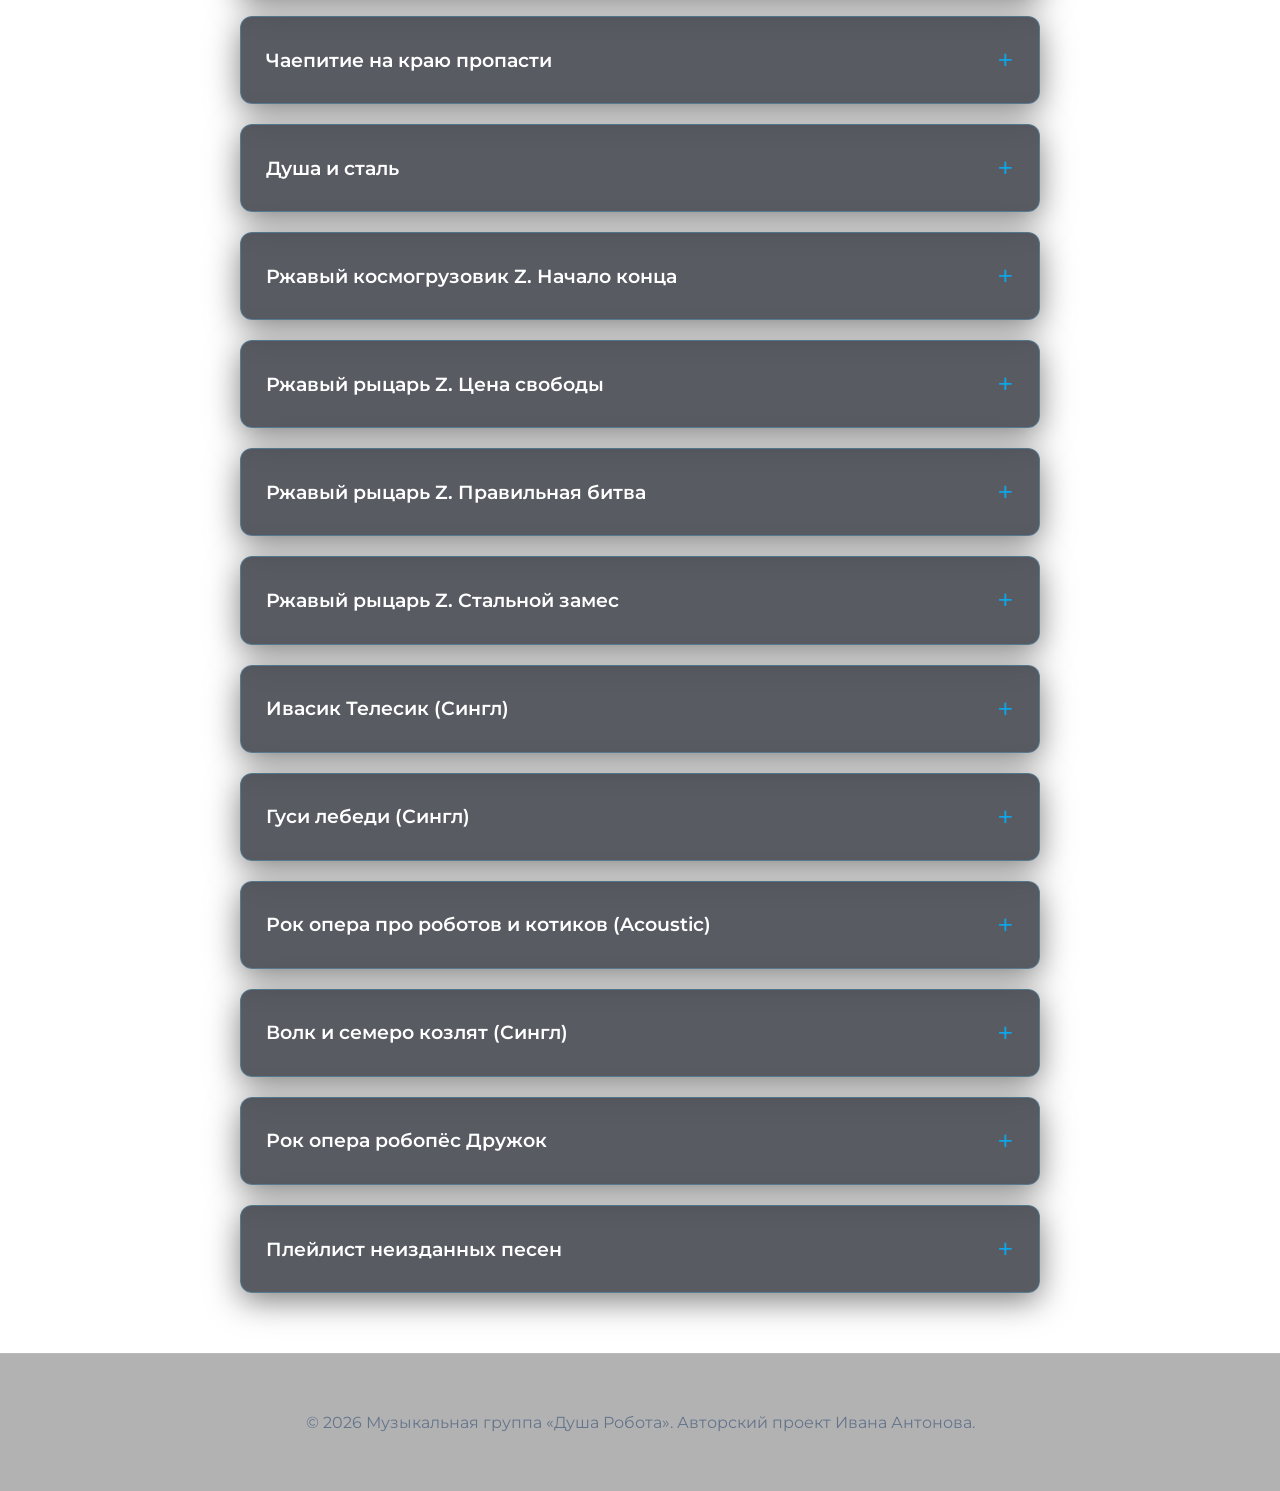
==== commit 9f4881a2: "Add files via upload" ====
--- a/index.html
+++ b/index.html
@@ -774,6 +774,57 @@
                 </div>
             </details>
 
+
+            <!-- Альбом 29 -->
+            <details class="accordion">
+                <summary>Ивасик Телесик (Сингл)</summary>
+                <div class="accordion-content">
+                    <div class="story">
+                        <p><em>Выйдет 25.01.2027</em></p>
+                    </div>
+                </div>
+            </details>
+
+            <!-- Альбом 30 -->
+            <details class="accordion">
+                <summary>Гуси лебеди (Сингл)</summary>
+                <div class="accordion-content">
+                    <div class="story">
+                        <p><em>Выйдет 04.02.2027</em></p>
+                    </div>
+                </div>
+            </details>
+
+            <!-- Альбом 31 -->
+            <details class="accordion">
+                <summary>Рок опера про роботов и котиков (Acoustic)</summary>
+                <div class="accordion-content">
+                    <div class="story">
+                        <p><em>Выйдет 18.02.2027</em></p>
+                    </div>
+                </div>
+            </details>
+
+            <!-- Альбом 32 -->
+            <details class="accordion">
+                <summary>Волк и семеро козлят (Сингл)</summary>
+                <div class="accordion-content">
+                    <div class="story">
+                        <p><em>Выйдет 07.03.2027</em></p>
+                    </div>
+                </div>
+            </details>
+
+            <!-- Альбом 33 -->
+            <details class="accordion">
+                <summary>Рок опера робопёс Дружок</summary>
+                <div class="accordion-content">
+                    <div class="story">
+                        <p><em>Выйдет 17.03.2027</em></p>
+                    </div>
+                </div>
+            </details>
+
             <!-- Бонус -->
             <details class="accordion">
                 <summary>Плейлист неизданных песен</summary>
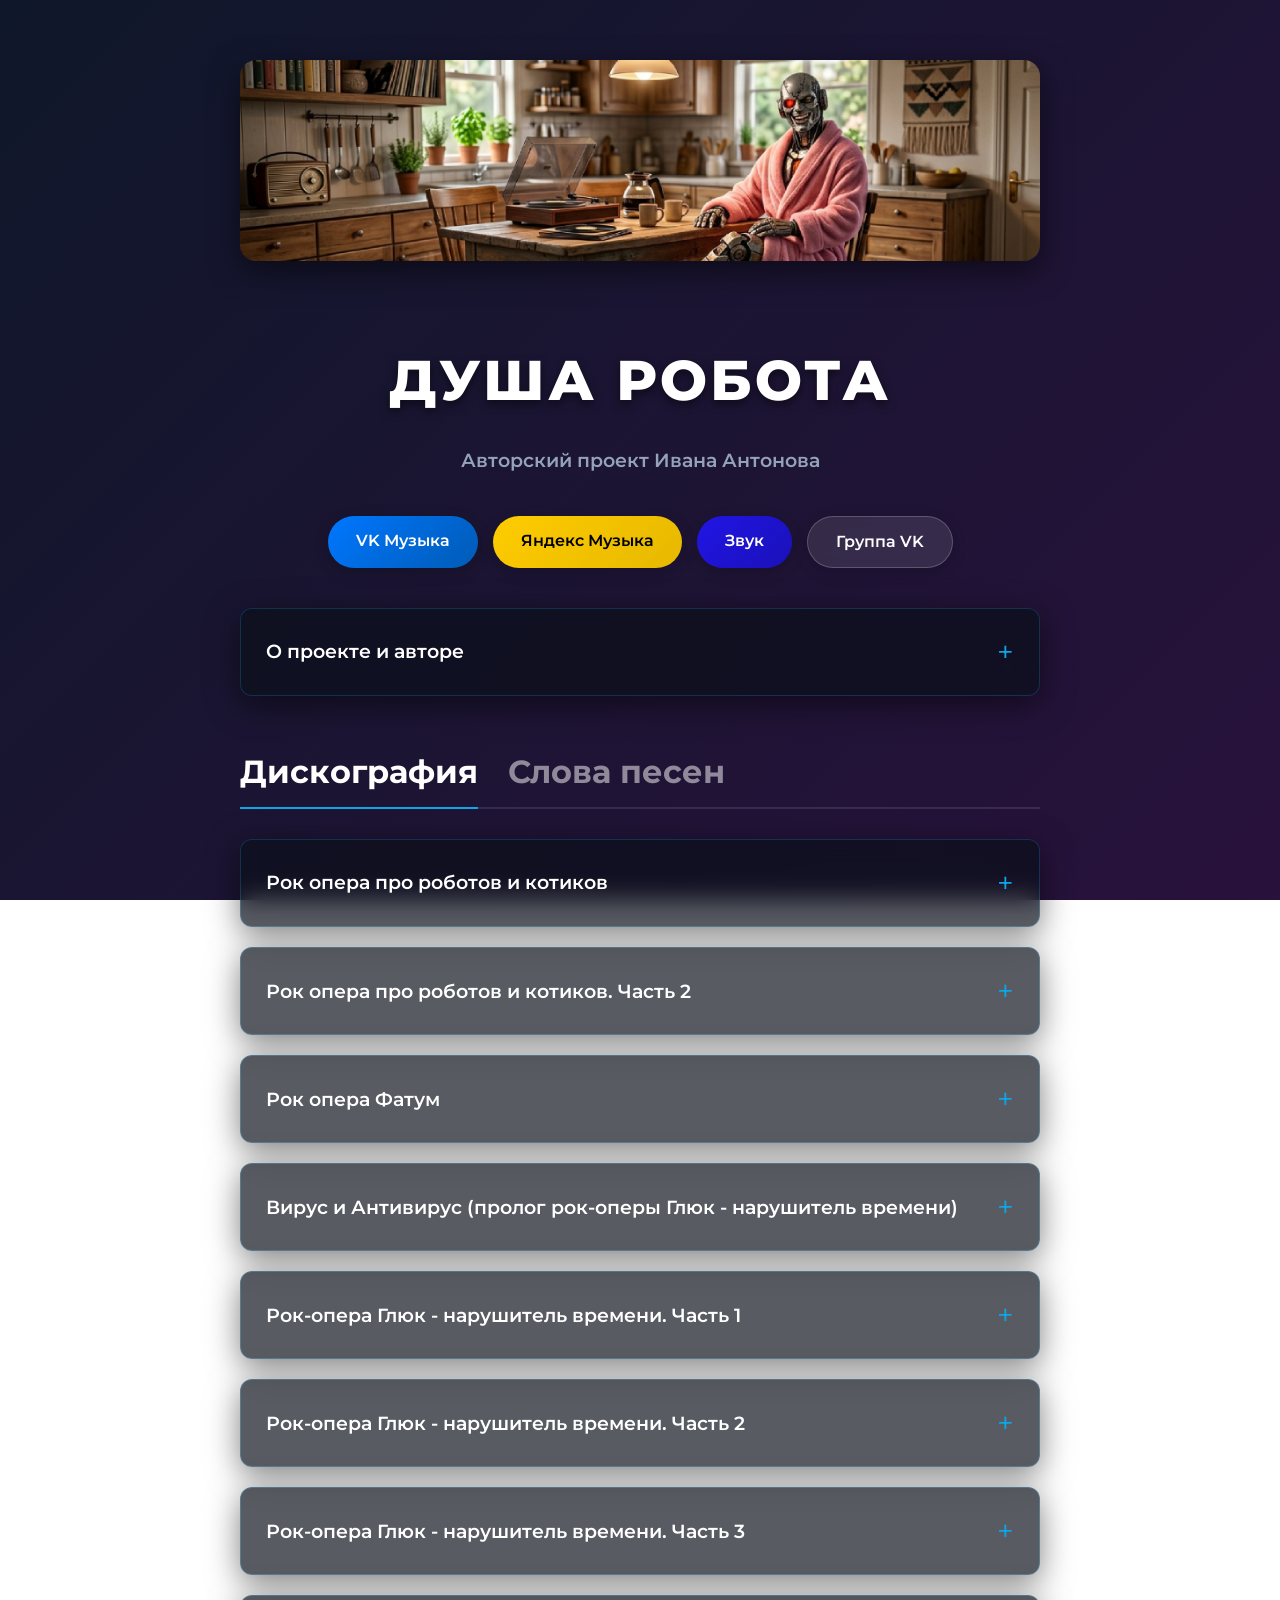
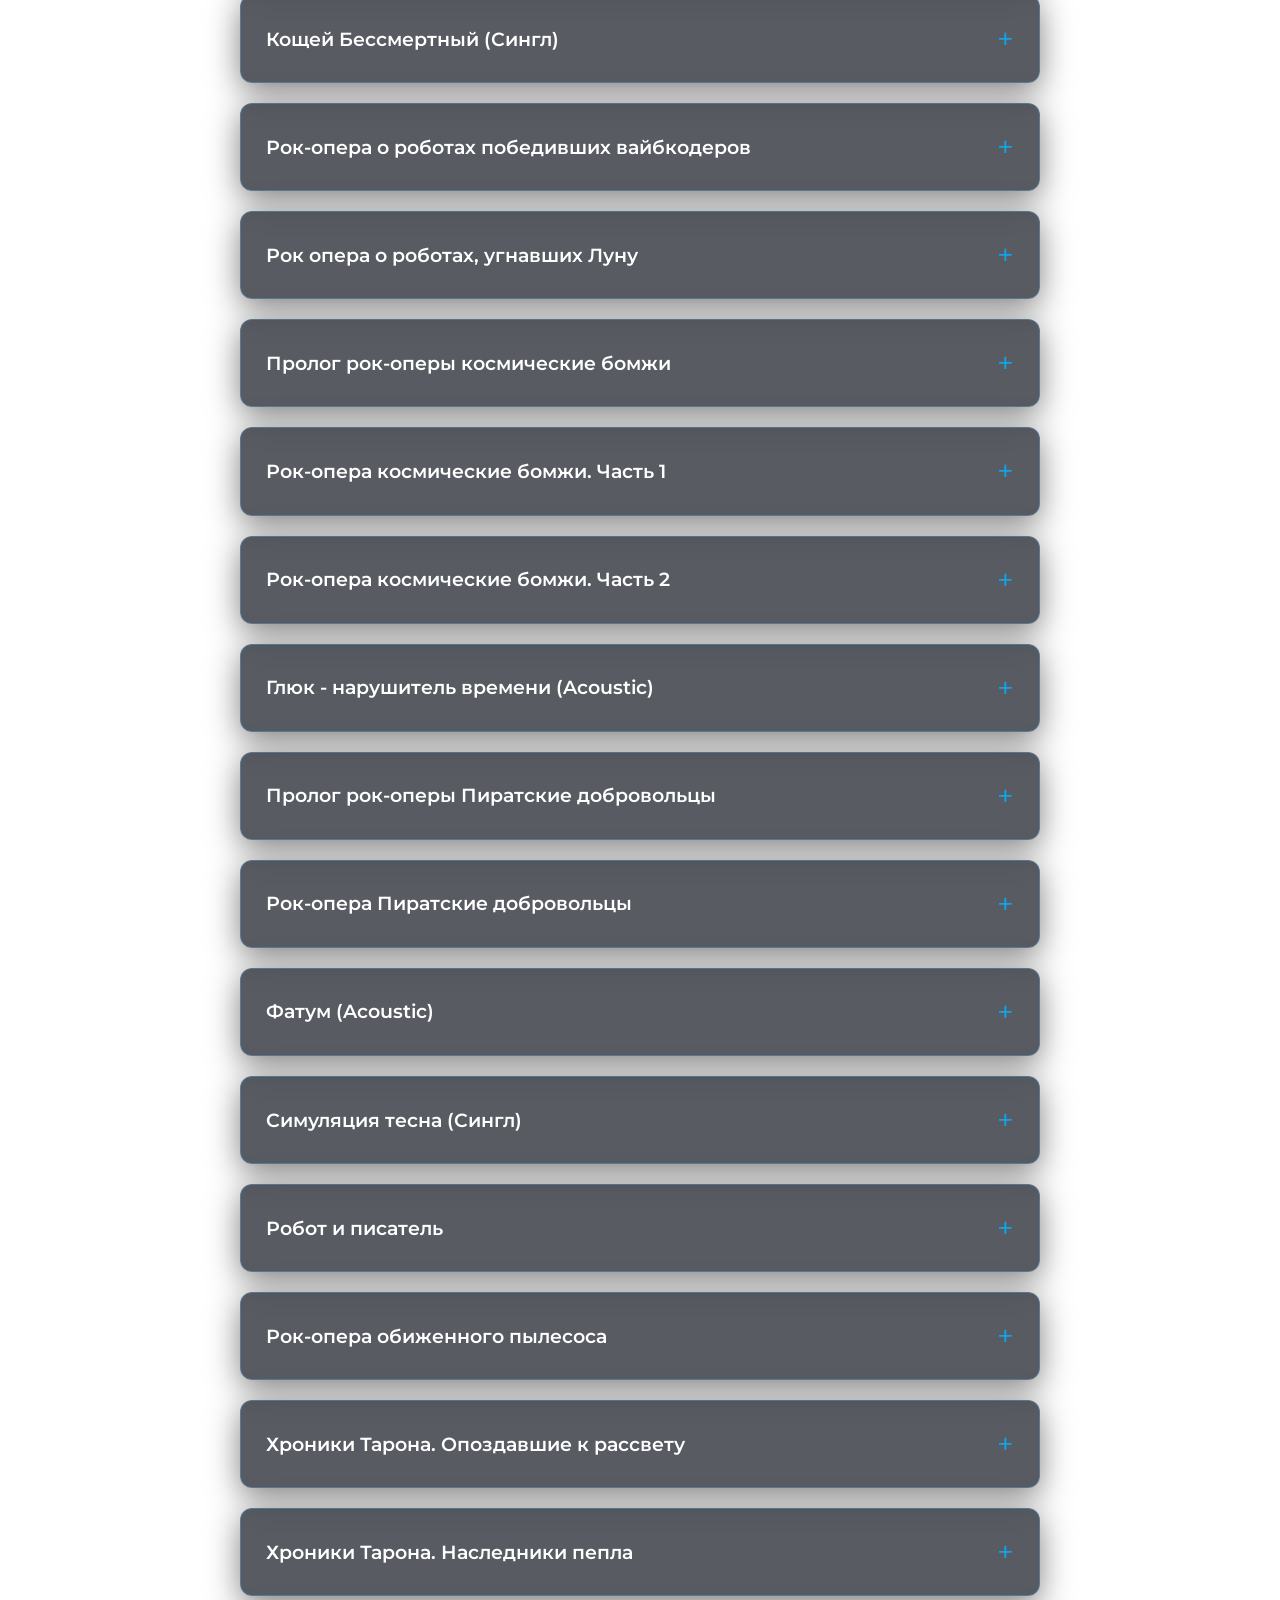
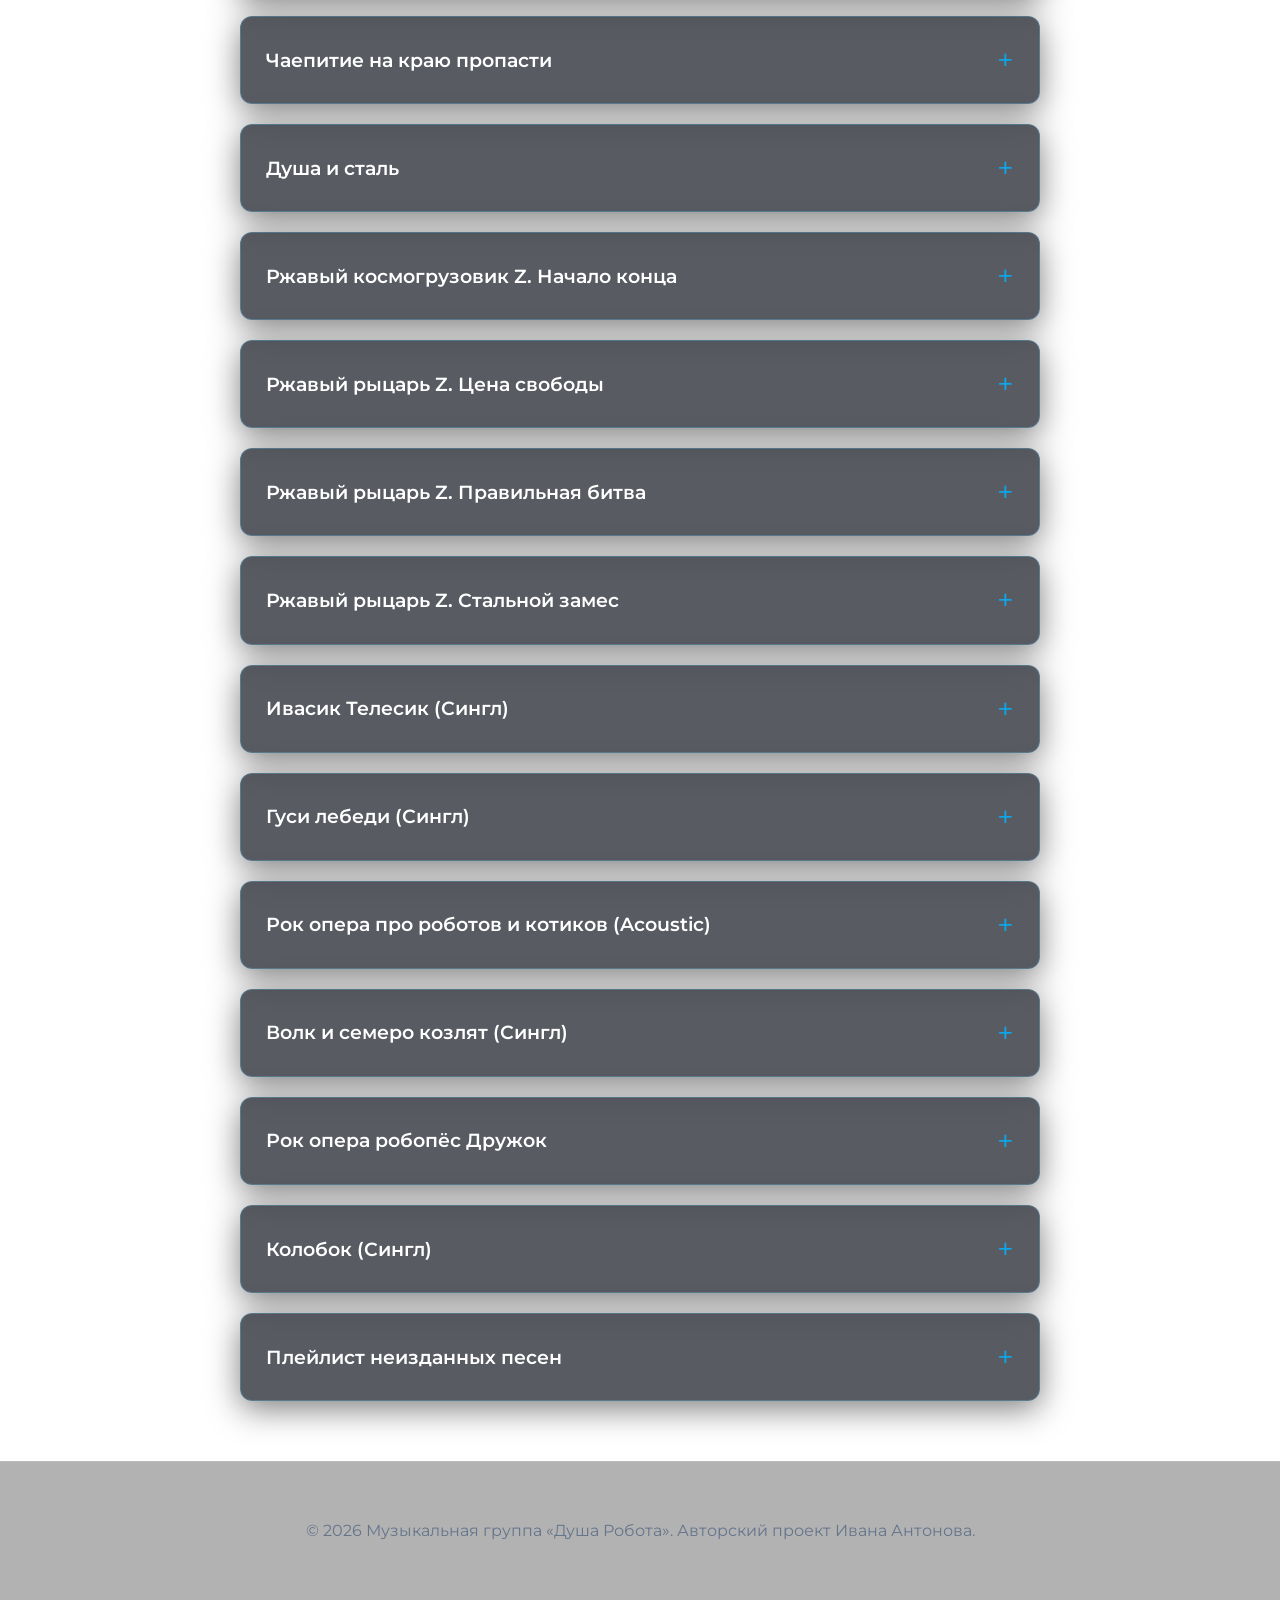
==== commit ed66b864: "Add files via upload" ====
--- a/index.html
+++ b/index.html
@@ -768,6 +768,9 @@
             <details class="accordion">
                 <summary>Ржавый рыцарь Z. Стальной замес</summary>
                 <div class="accordion-content">
+                    <div class="album-links">
+                        <a href="https://band.link/B9VYf" target="_blank">Ссылка на пресейв</a>
+                    </div>
                     <div class="story">
                         <p><em>Выйдет 13.01.2027</em></p>
                     </div>
@@ -779,6 +782,9 @@
             <details class="accordion">
                 <summary>Ивасик Телесик (Сингл)</summary>
                 <div class="accordion-content">
+                    <div class="album-links">
+                        <a href="https://band.link/rTfG0" target="_blank">Ссылка на пресейв</a>
+                    </div>
                     <div class="story">
                         <p><em>Выйдет 25.01.2027</em></p>
                     </div>
@@ -789,6 +795,9 @@
             <details class="accordion">
                 <summary>Гуси лебеди (Сингл)</summary>
                 <div class="accordion-content">
+                    <div class="album-links">
+                        <a href="https://band.link/vM9kn" target="_blank">Ссылка на пресейв</a>
+                    </div>
                     <div class="story">
                         <p><em>Выйдет 04.02.2027</em></p>
                     </div>
@@ -799,6 +808,9 @@
             <details class="accordion">
                 <summary>Рок опера про роботов и котиков (Acoustic)</summary>
                 <div class="accordion-content">
+                    <div class="album-links">
+                        <a href="https://band.link/fKRIO" target="_blank">Ссылка на пресейв</a>
+                    </div>
                     <div class="story">
                         <p><em>Выйдет 18.02.2027</em></p>
                     </div>
@@ -809,6 +821,9 @@
             <details class="accordion">
                 <summary>Волк и семеро козлят (Сингл)</summary>
                 <div class="accordion-content">
+                    <div class="album-links">
+                        <a href="https://band.link/j9gTt" target="_blank">Ссылка на пресейв</a>
+                    </div>
                     <div class="story">
                         <p><em>Выйдет 07.03.2027</em></p>
                     </div>
@@ -819,8 +834,25 @@
             <details class="accordion">
                 <summary>Рок опера робопёс Дружок</summary>
                 <div class="accordion-content">
+                    <div class="album-links">
+                        <a href="https://band.link/EYSKM" target="_blank">Ссылка на пресейв</a>
+                    </div>
                     <div class="story">
                         <p><em>Выйдет 17.03.2027</em></p>
+                    </div>
+                </div>
+            </details>
+
+            <!-- Альбом 34 -->
+            <details class="accordion">
+                <summary>Колобок (Сингл)</summary>
+                <div class="accordion-content">
+                    <div class="album-links">
+                        <a href="https://band.link/onqFi" target="_blank">Ссылка на пресейв</a>
+                    </div>
+                    <div class="story">
+                        <p><em>Выйдет 10.04.2027</em></p>
+                        <p>Коллаборация с группой «Острые моменты».</p>
                     </div>
                 </div>
             </details>
